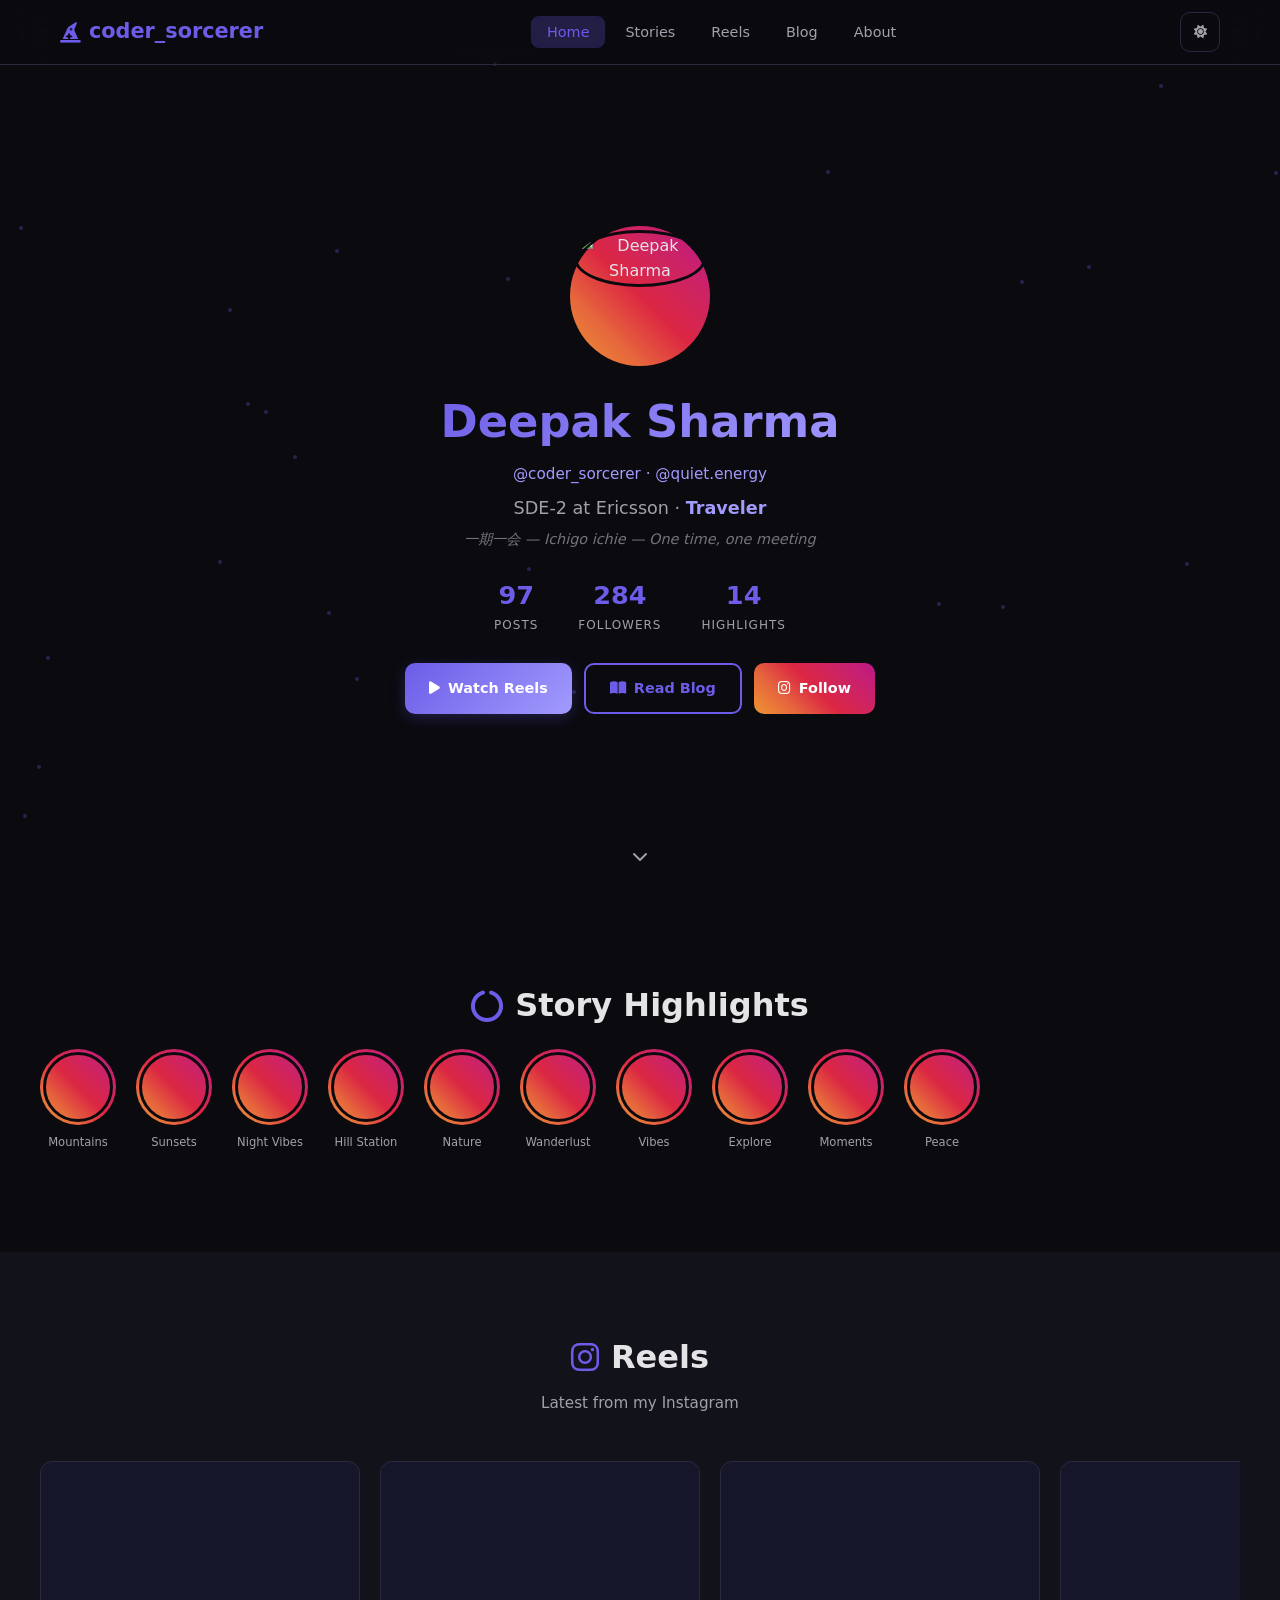
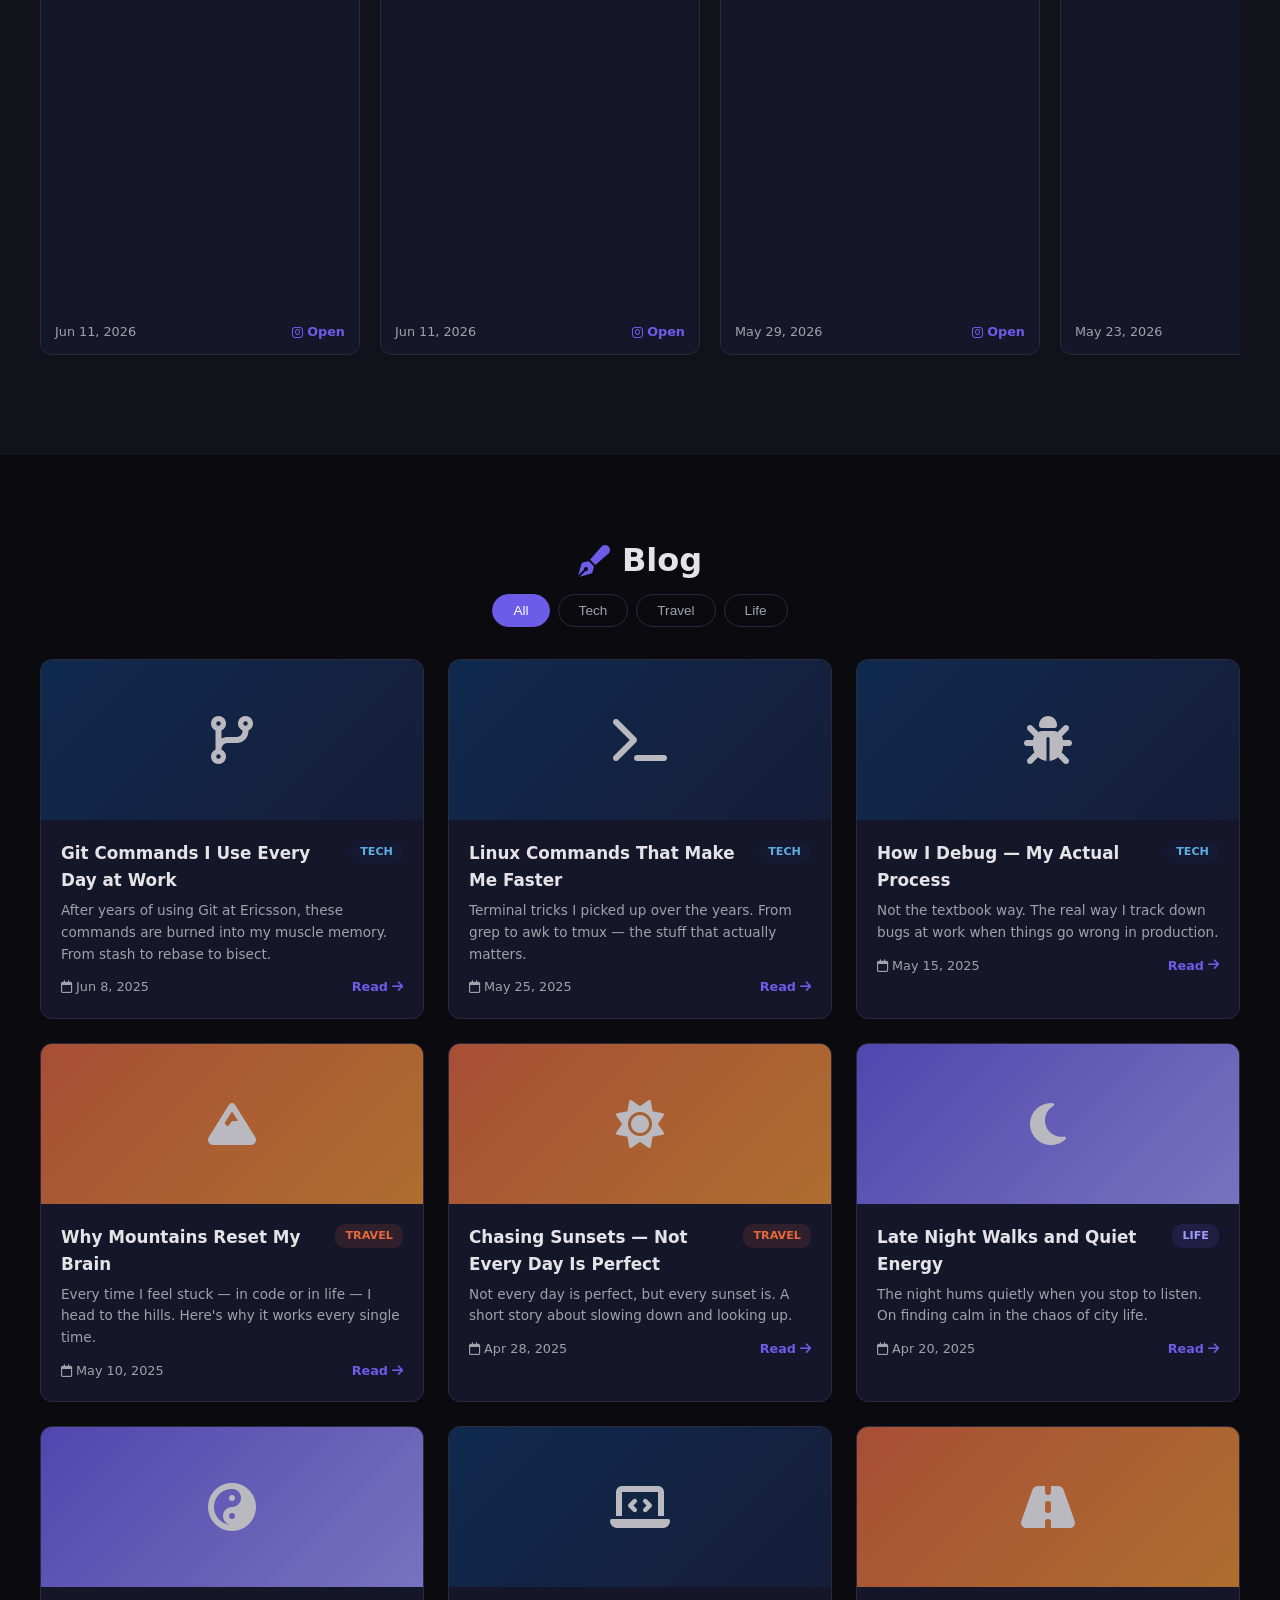
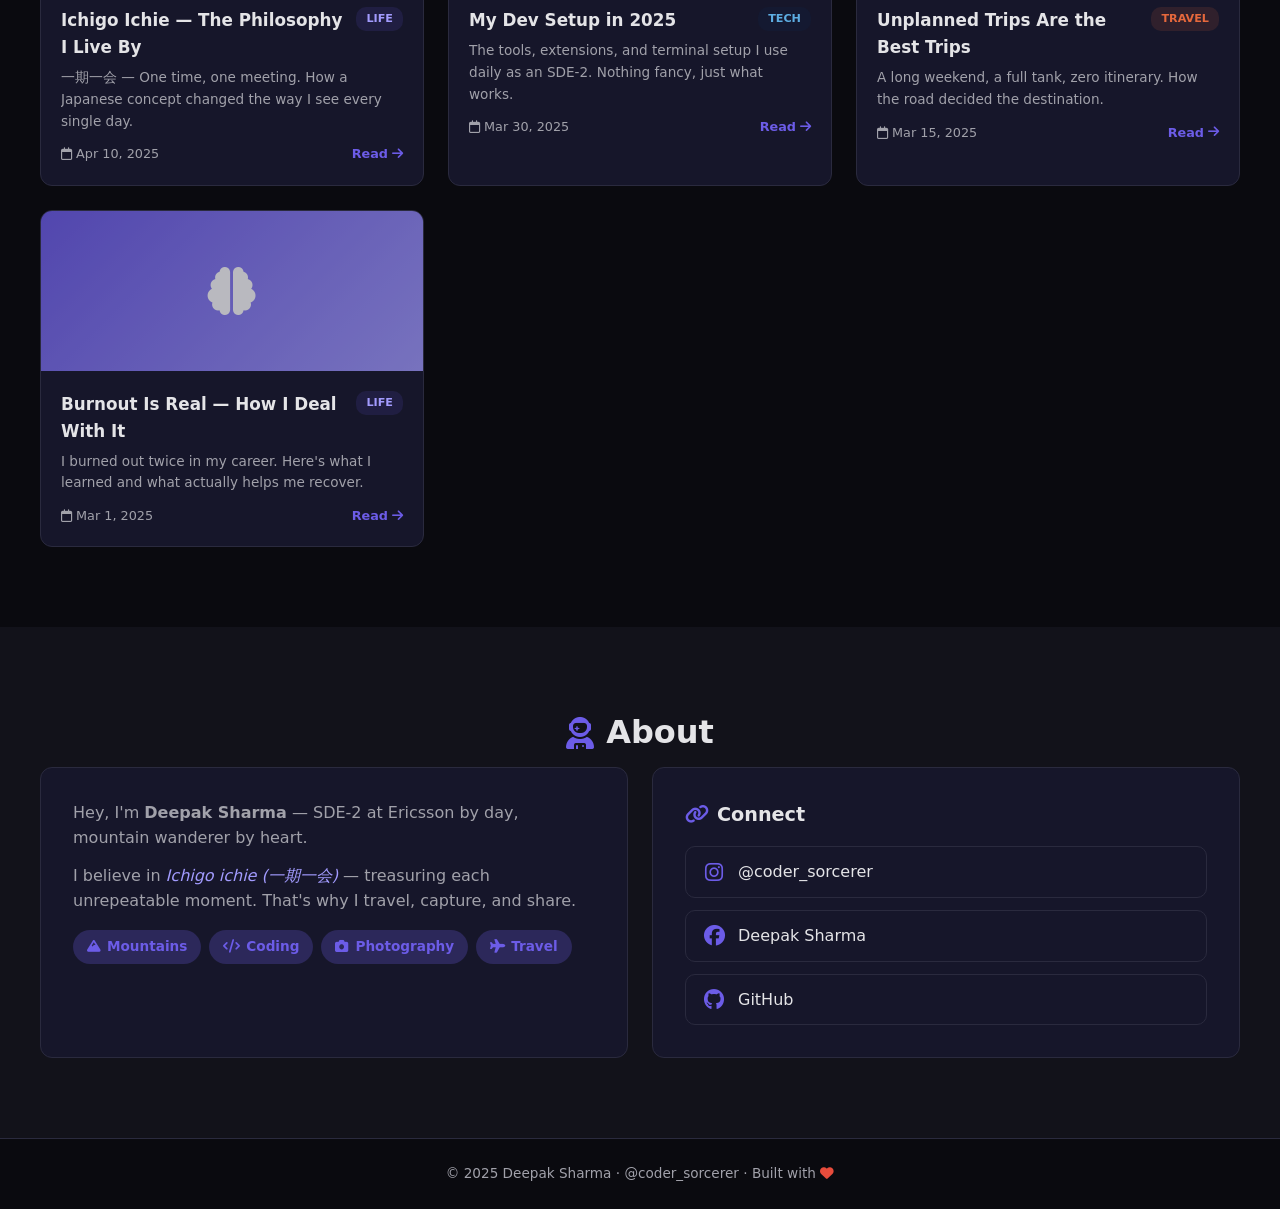
==== coder-sorcerer-site/index.html @ 23f70edc "added instagram in my blog" ====
<!DOCTYPE html>
<html lang="en" data-theme="dark">
<head>
  <meta charset="UTF-8">
  <meta name="viewport" content="width=device-width, initial-scale=1.0">
  <title>Deepak Sharma | @coder_sorcerer</title>
  <meta name="description" content="Deepak Sharma — SDE-2 at Ericsson, traveler, coder.">
  <link rel="stylesheet" href="css/style.css">
  <link rel="stylesheet" href="https://cdnjs.cloudflare.com/ajax/libs/font-awesome/6.5.0/css/all.min.css">
</head>
<body>

  <nav class="navbar" id="navbar">
    <div class="nav-container">
      <a href="#" class="logo"><i class="fas fa-hat-wizard"></i> coder_sorcerer</a>
      <ul class="nav-links" id="navLinks">
        <li><a href="#home">Home</a></li>
        <li><a href="#stories">Stories</a></li>
        <li><a href="#reels">Reels</a></li>
        <li><a href="#blog">Blog</a></li>
        <li><a href="#about">About</a></li>
      </ul>
      <div class="nav-actions">
        <button class="theme-toggle" id="themeToggle" title="Toggle theme"><i class="fas fa-moon"></i></button>
        <button class="hamburger" id="hamburger"><i class="fas fa-bars"></i></button>
      </div>
    </div>
  </nav>

  <!-- Hero -->
  <section class="hero" id="home">
    <div class="hero-particles" id="particles"></div>
    <div class="hero-content">
      <div class="hero-avatar">
        <img src="https://instagram.fblr2-3.fna.fbcdn.net/v/t51.82787-19/641109595_18108489250772765_4978128029857521643_n.jpg?stp=dst-jpg_s320x320_tt6&_nc_ht=instagram.fblr2-3.fna.fbcdn.net&_nc_cat=105&ccb=7-5&_nc_sid=8b3546" alt="Deepak Sharma" crossorigin="anonymous">
      </div>
      <h1 class="glitch">Deepak Sharma</h1>
      <p class="hero-handle">@coder_sorcerer · @quiet.energy</p>
      <p class="tagline">SDE-2 at Ericsson · <span class="typewriter" id="typewriter"></span></p>
      <p class="hero-bio">一期一会 — Ichigo ichie — One time, one meeting</p>
      <div class="hero-stats">
        <div class="stat"><span class="stat-num">97</span><span class="stat-label">Posts</span></div>
        <div class="stat"><span class="stat-num">284</span><span class="stat-label">Followers</span></div>
        <div class="stat"><span class="stat-num">14</span><span class="stat-label">Highlights</span></div>
      </div>
      <div class="hero-cta">
        <a href="#reels" class="btn btn-primary"><i class="fas fa-play"></i> Watch Reels</a>
        <a href="#blog" class="btn btn-outline"><i class="fas fa-book-open"></i> Read Blog</a>
        <a href="https://instagram.com/coder_sorcerer" target="_blank" class="btn btn-instagram"><i class="fab fa-instagram"></i> Follow</a>
      </div>
    </div>
    <div class="scroll-indicator"><i class="fas fa-chevron-down"></i></div>
  </section>

  <!-- Stories -->
  <section class="section" id="stories">
    <div class="container">
      <h2 class="section-title"><i class="fas fa-circle-notch"></i> Story Highlights</h2>
      <div class="stories-row" id="storiesRow"></div>
    </div>
  </section>

  <!-- Story Viewer Modal -->
  <div class="story-modal" id="storyModal">
    <div class="story-modal-content">
      <div class="story-progress" id="storyProgress"></div>
      <button class="story-close" id="storyClose"><i class="fas fa-times"></i></button>
      <div class="story-header" id="storyHeader"></div>
      <div class="story-media" id="storyMedia"></div>
      <div class="story-caption" id="storyCaption"></div>
      <button class="story-nav story-prev" id="storyPrev"><i class="fas fa-chevron-left"></i></button>
      <button class="story-nav story-next" id="storyNext"><i class="fas fa-chevron-right"></i></button>
    </div>
  </div>

  <!-- Reels -->
  <section class="section section-alt" id="reels">
    <div class="container">
      <h2 class="section-title"><i class="fab fa-instagram"></i> Reels</h2>
      <p class="section-sub">Latest from my Instagram</p>
      <div class="reels-scroll" id="reelsScroll"></div>
    </div>
  </section>

  <!-- Blog -->
  <section class="section" id="blog">
    <div class="container">
      <h2 class="section-title"><i class="fas fa-pen-fancy"></i> Blog</h2>
      <div class="filter-bar" id="blogFilters">
        <button class="filter-btn active" data-filter="all">All</button>
        <button class="filter-btn" data-filter="tech">Tech</button>
        <button class="filter-btn" data-filter="travel">Travel</button>
        <button class="filter-btn" data-filter="life">Life</button>
      </div>
      <div class="blog-grid" id="blogGrid"></div>
    </div>
  </section>

  <!-- Blog Modal -->
  <div class="modal" id="blogModal">
    <div class="modal-content">
      <button class="modal-close" id="closeBlogModal"><i class="fas fa-times"></i></button>
      <div id="blogModalBody"></div>
    </div>
  </div>

  <!-- About -->
  <section class="section section-alt" id="about">
    <div class="container">
      <h2 class="section-title"><i class="fas fa-user-astronaut"></i> About</h2>
      <div class="about-grid">
        <div class="about-card">
          <div class="about-text">
            <p>Hey, I'm <strong>Deepak Sharma</strong> — SDE-2 at Ericsson by day, mountain wanderer by heart.</p>
            <p>I believe in <em>Ichigo ichie (一期一会)</em> — treasuring each unrepeatable moment. That's why I travel, capture, and share.</p>
            <div class="skills">
              <span class="skill-tag"><i class="fas fa-mountain"></i> Mountains</span>
              <span class="skill-tag"><i class="fas fa-code"></i> Coding</span>
              <span class="skill-tag"><i class="fas fa-camera"></i> Photography</span>
              <span class="skill-tag"><i class="fas fa-plane"></i> Travel</span>
            </div>
          </div>
        </div>
        <div class="about-card">
          <h3><i class="fas fa-link"></i> Connect</h3>
          <div class="connect-links">
            <a href="https://instagram.com/coder_sorcerer" target="_blank" class="connect-link"><i class="fab fa-instagram"></i> @coder_sorcerer</a>
            <a href="https://www.facebook.com/profile.php?id=100094766882458" target="_blank" class="connect-link"><i class="fab fa-facebook"></i> Deepak Sharma</a>
            <a href="https://github.com/coder-sorcerer" target="_blank" class="connect-link"><i class="fab fa-github"></i> GitHub</a>
          </div>
        </div>
      </div>
    </div>
  </section>

  <footer class="footer">
    <p>&copy; 2025 Deepak Sharma · @coder_sorcerer · Built with <i class="fas fa-heart"></i></p>
  </footer>

  <button class="back-to-top" id="backToTop"><i class="fas fa-arrow-up"></i></button>

  <script src="js/app.js"></script>
</body>
</html>
---- coder-sorcerer-site/css/style.css ----
*,*::before,*::after{margin:0;padding:0;box-sizing:border-box}
:root{--font:'Segoe UI',system-ui,-apple-system,sans-serif;--radius:12px;--transition:0.3s ease}
[data-theme="dark"]{
  --bg:#0a0a0f;--bg2:#12121a;--bg3:#1a1a2e;--card:#16162a;
  --text:#e4e4e7;--text2:#a1a1aa;--primary:#6c5ce7;--primary-glow:#6c5ce740;
  --accent:#a29bfe;--border:#2a2a3e;--shadow:0 8px 32px #0005;
  --gradient:linear-gradient(135deg,#6c5ce7,#a29bfe);
  --ig:linear-gradient(45deg,#f09433,#e6683c,#dc2743,#cc2366,#bc1888);
}
[data-theme="light"]{
  --bg:#f5f5f7;--bg2:#fff;--bg3:#eee;--card:#fff;
  --text:#1a1a2e;--text2:#555;--primary:#5b4cdb;--primary-glow:#5b4cdb30;
  --accent:#6c5ce7;--border:#ddd;--shadow:0 8px 32px #0001;
  --gradient:linear-gradient(135deg,#5b4cdb,#a29bfe);
  --ig:linear-gradient(45deg,#f09433,#e6683c,#dc2743,#cc2366,#bc1888);
}
html{scroll-behavior:smooth;scroll-padding-top:80px}
body{font-family:var(--font);background:var(--bg);color:var(--text);line-height:1.6;transition:background var(--transition),color var(--transition)}
::-webkit-scrollbar{width:6px;height:6px}
::-webkit-scrollbar-track{background:var(--bg2)}
::-webkit-scrollbar-thumb{background:var(--primary);border-radius:4px}

/* Navbar */
.navbar{position:fixed;top:0;left:0;right:0;z-index:1000;background:var(--bg2)ee;backdrop-filter:blur(20px);border-bottom:1px solid var(--border)}
.navbar.scrolled{box-shadow:var(--shadow)}
.nav-container{max-width:1200px;margin:0 auto;padding:0 20px;display:flex;align-items:center;justify-content:space-between;height:64px}
.logo{font-size:1.3rem;font-weight:700;color:var(--primary);text-decoration:none;display:flex;align-items:center;gap:8px}
.nav-links{display:flex;list-style:none;gap:4px}
.nav-links a{color:var(--text2);text-decoration:none;padding:8px 16px;border-radius:8px;transition:all var(--transition);font-size:.9rem}
.nav-links a:hover,.nav-links a.active{color:var(--primary);background:var(--primary-glow)}
.nav-actions{display:flex;gap:8px}
.nav-actions button{background:none;border:1px solid var(--border);color:var(--text2);width:40px;height:40px;border-radius:10px;cursor:pointer;transition:all var(--transition);display:flex;align-items:center;justify-content:center}
.nav-actions button:hover{color:var(--primary);border-color:var(--primary)}
.hamburger{display:none!important}

/* Hero */
.hero{min-height:100vh;display:flex;align-items:center;justify-content:center;text-align:center;position:relative;overflow:hidden;padding:100px 20px 60px}
.hero-particles{position:absolute;inset:0;overflow:hidden}
.hero-particles .particle{position:absolute;width:4px;height:4px;background:var(--primary);border-radius:50%;opacity:.3;animation:float 6s infinite}
@keyframes float{0%,100%{transform:translateY(0);opacity:.3}50%{transform:translateY(-100px);opacity:.6}}
.hero-content{position:relative;z-index:1}
.hero-avatar{width:140px;height:140px;margin:0 auto 20px;border-radius:50%;padding:4px;background:var(--ig);animation:pulse 3s infinite}
@keyframes pulse{0%,100%{box-shadow:0 0 20px var(--primary-glow)}50%{box-shadow:0 0 40px var(--primary-glow)}}
.hero-avatar img{width:100%;height:100%;object-fit:cover;border-radius:50%;border:3px solid var(--bg)}
.glitch{font-size:2.8rem;font-weight:800;background:var(--gradient);-webkit-background-clip:text;-webkit-text-fill-color:transparent;background-clip:text;margin-bottom:4px}
.hero-handle{color:var(--accent);font-size:.95rem;margin-bottom:8px}
.tagline{font-size:1.1rem;color:var(--text2);margin-bottom:6px}
.typewriter{color:var(--accent);font-weight:600}
.hero-bio{font-size:.9rem;color:var(--text2);font-style:italic;margin-bottom:24px;opacity:.7}
.hero-stats{display:flex;justify-content:center;gap:40px;margin-bottom:28px}
.stat{display:flex;flex-direction:column;align-items:center}
.stat-num{font-size:1.6rem;font-weight:700;color:var(--primary)}
.stat-label{font-size:.75rem;color:var(--text2);text-transform:uppercase;letter-spacing:1px}
.hero-cta{display:flex;gap:12px;justify-content:center;flex-wrap:wrap}
.scroll-indicator{position:absolute;bottom:30px;left:50%;transform:translateX(-50%);animation:bounce 2s infinite;color:var(--text2)}
@keyframes bounce{0%,100%{transform:translateX(-50%) translateY(0)}50%{transform:translateX(-50%) translateY(10px)}}

/* Buttons */
.btn{padding:12px 24px;border-radius:10px;text-decoration:none;font-weight:600;font-size:.9rem;cursor:pointer;transition:all var(--transition);display:inline-flex;align-items:center;gap:8px;border:none}
.btn-primary{background:var(--gradient);color:#fff;box-shadow:0 4px 15px var(--primary-glow)}
.btn-primary:hover{transform:translateY(-2px);box-shadow:0 8px 25px var(--primary-glow)}
.btn-outline{border:2px solid var(--primary);color:var(--primary);background:transparent}
.btn-outline:hover{background:var(--primary);color:#fff}
.btn-instagram{background:var(--ig);color:#fff}
.btn-instagram:hover{transform:translateY(-2px);opacity:.9}

/* Sections */
.section{padding:80px 20px}
.section-alt{background:var(--bg2)}
.container{max-width:1200px;margin:0 auto}
.section-title{font-size:2rem;font-weight:700;text-align:center;margin-bottom:8px;display:flex;align-items:center;justify-content:center;gap:12px}
.section-title i{color:var(--primary)}
.section-sub{text-align:center;color:var(--text2);margin-bottom:36px;font-size:.95rem}

/* Stories */
.stories-row{display:flex;gap:20px;overflow-x:auto;padding:10px 0 20px;scrollbar-width:none}
.stories-row::-webkit-scrollbar{display:none}
.story-item{display:flex;flex-direction:column;align-items:center;gap:8px;cursor:pointer;flex-shrink:0}
.story-ring{width:76px;height:76px;border-radius:50%;padding:3px;background:var(--ig);transition:transform var(--transition)}
.story-item:hover .story-ring{transform:scale(1.1)}
.story-img{width:100%;height:100%;border-radius:50%;background-size:cover;background-position:center;border:3px solid var(--bg)}
.story-item span{font-size:.72rem;color:var(--text2);max-width:76px;text-align:center;overflow:hidden;text-overflow:ellipsis;white-space:nowrap}

/* Story Modal */
.story-modal{position:fixed;inset:0;z-index:2000;display:none;align-items:center;justify-content:center;background:#000e}
.story-modal.active{display:flex}
.story-modal-content{position:relative;width:380px;max-width:95vw;height:680px;max-height:90vh;border-radius:16px;overflow:hidden;background:#111}
.story-progress{position:absolute;top:8px;left:8px;right:8px;display:flex;gap:4px;z-index:10}
.story-progress-bar{flex:1;height:3px;background:#fff3;border-radius:2px;overflow:hidden}
.story-progress-bar .fill{height:100%;background:#fff;width:0}
.story-progress-bar.done .fill{width:100%!important}
.story-progress-bar.active .fill{width:100%;transition:width 5s linear}
.story-close{position:absolute;top:14px;right:14px;z-index:10;background:none;border:none;color:#fff;font-size:1.2rem;cursor:pointer}
.story-header{position:absolute;top:20px;left:14px;z-index:10;display:flex;align-items:center;gap:8px;color:#fff;font-size:.8rem;font-weight:600}
.story-header img{width:28px;height:28px;border-radius:50%;border:2px solid #fff}
.story-media{width:100%;height:100%;display:flex;align-items:center;justify-content:center;background:#000}
.story-media img{width:100%;height:100%;object-fit:cover}
.story-caption{position:absolute;bottom:0;left:0;right:0;padding:40px 16px 16px;background:linear-gradient(transparent,#000c);color:#fffd;font-size:.82rem;z-index:5}
.story-nav{position:absolute;top:50%;transform:translateY(-50%);z-index:10;background:#fff2;border:none;color:#fff;width:32px;height:32px;border-radius:50%;cursor:pointer;display:flex;align-items:center;justify-content:center}
.story-nav:hover{background:#fff4}
.story-prev{left:6px}
.story-next{right:6px}

/* Reels Horizontal Scroll */
.reels-scroll{display:flex;gap:20px;overflow-x:auto;padding:10px 0 20px;scroll-snap-type:x mandatory}
.reels-scroll::-webkit-scrollbar{height:6px}
.reel-embed-card{flex-shrink:0;width:320px;scroll-snap-align:start;background:var(--card);border-radius:var(--radius);overflow:hidden;border:1px solid var(--border);transition:all var(--transition)}
.reel-embed-card:hover{border-color:var(--primary);box-shadow:var(--shadow)}
.reel-embed-card iframe{width:100%;height:440px;border:none}
.reel-embed-card .reel-card-footer{padding:12px 14px;display:flex;justify-content:space-between;align-items:center}
.reel-card-footer span{font-size:.8rem;color:var(--text2)}
.reel-card-footer a{font-size:.8rem;color:var(--primary);text-decoration:none;font-weight:600;display:flex;align-items:center;gap:4px}
.reel-card-footer a:hover{text-decoration:underline}

/* Filter */
.filter-bar{display:flex;justify-content:center;gap:8px;margin-bottom:32px;flex-wrap:wrap}
.filter-btn{padding:8px 20px;border:1px solid var(--border);background:transparent;color:var(--text2);border-radius:20px;cursor:pointer;transition:all var(--transition);font-size:.85rem}
.filter-btn.active,.filter-btn:hover{background:var(--primary);color:#fff;border-color:var(--primary)}

/* Blog Grid */
.blog-grid{display:grid;grid-template-columns:repeat(auto-fill,minmax(340px,1fr));gap:24px}
.blog-card{background:var(--card);border-radius:var(--radius);overflow:hidden;border:1px solid var(--border);cursor:pointer;transition:all var(--transition);animation:fadeUp .5s ease both}
.blog-card:hover{transform:translateY(-4px);box-shadow:var(--shadow);border-color:var(--primary)}
@keyframes fadeUp{from{opacity:0;transform:translateY(20px)}to{opacity:1;transform:translateY(0)}}
.blog-icon-cover{height:160px;display:flex;align-items:center;justify-content:center;font-size:3rem;color:#fff;opacity:.7}
.blog-icon-cover.tech{background:linear-gradient(135deg,#0f3460,#16213e)}
.blog-icon-cover.travel{background:linear-gradient(135deg,#e6683c,#f09433)}
.blog-icon-cover.life{background:linear-gradient(135deg,#6c5ce7,#a29bfe)}
.blog-body{padding:20px}
.blog-body h3{font-size:1.05rem;margin-bottom:8px}
.blog-body p{font-size:.85rem;color:var(--text2);display:-webkit-box;-webkit-line-clamp:3;-webkit-box-orient:vertical;overflow:hidden}
.blog-meta{display:flex;justify-content:space-between;align-items:center;margin-top:12px;font-size:.8rem;color:var(--text2)}
.blog-cat{font-size:.7rem;padding:3px 10px;border-radius:10px;font-weight:600;text-transform:uppercase}
.blog-cat.tech{background:#0f346020;color:#5dade2}
.blog-cat.travel{background:#e6683c20;color:#e6683c}
.blog-cat.life{background:#6c5ce720;color:#a29bfe}
.read-more{color:var(--primary);font-weight:600;display:flex;align-items:center;gap:4px}

/* Blog Modal */
.modal{position:fixed;inset:0;z-index:2000;display:none;align-items:center;justify-content:center;padding:20px;background:#000a;backdrop-filter:blur(10px)}
.modal.active{display:flex}
.modal-content{background:var(--card);border-radius:var(--radius);max-width:800px;width:100%;max-height:85vh;overflow-y:auto;padding:40px;position:relative;border:1px solid var(--border);animation:fadeUp .3s ease}
.modal-close{position:absolute;top:16px;right:16px;background:none;border:none;color:var(--text2);font-size:1.2rem;cursor:pointer;width:36px;height:36px;border-radius:50%;display:flex;align-items:center;justify-content:center}
.modal-close:hover{background:var(--bg3)}
.modal-content h1{font-size:1.7rem;margin-bottom:8px}
.blog-modal-meta{color:var(--text2);font-size:.85rem;margin-bottom:20px;display:flex;gap:16px;flex-wrap:wrap}
.blog-modal-body{line-height:1.9;color:var(--text)}
.blog-modal-body p{margin-bottom:14px}
.blog-modal-body code{background:var(--bg3);padding:2px 8px;border-radius:4px;font-size:.85rem;font-family:'Courier New',monospace}
.blog-modal-body pre{background:var(--bg3);padding:16px;border-radius:8px;overflow-x:auto;margin:16px 0;font-size:.85rem;font-family:'Courier New',monospace;line-height:1.6}
.blog-modal-body h2{font-size:1.2rem;margin:20px 0 10px;color:var(--accent)}
.blog-modal-body ul{margin:8px 0 16px 20px;color:var(--text2)}
.blog-modal-body ul li{margin-bottom:6px}

/* About */
.about-grid{display:grid;grid-template-columns:repeat(auto-fit,minmax(300px,1fr));gap:24px}
.about-card{background:var(--card);border:1px solid var(--border);border-radius:var(--radius);padding:32px}
.about-card h3{font-size:1.2rem;margin-bottom:16px;display:flex;align-items:center;gap:8px}
.about-card h3 i{color:var(--primary)}
.about-text p{margin-bottom:12px;color:var(--text2)}
.about-text em{color:var(--accent)}
.skills{display:flex;flex-wrap:wrap;gap:8px;margin-top:16px}
.skill-tag{padding:6px 14px;background:var(--primary-glow);color:var(--primary);border-radius:20px;font-size:.85rem;font-weight:600;display:flex;align-items:center;gap:6px}
.connect-links{display:flex;flex-direction:column;gap:12px}
.connect-link{display:flex;align-items:center;gap:12px;color:var(--text);text-decoration:none;padding:12px 16px;border:1px solid var(--border);border-radius:10px;transition:all var(--transition)}
.connect-link:hover{border-color:var(--primary);background:var(--primary-glow)}
.connect-link i{font-size:1.3rem;color:var(--primary);width:24px;text-align:center}

.footer{text-align:center;padding:24px;color:var(--text2);font-size:.85rem;border-top:1px solid var(--border)}
.footer i.fa-heart{color:#e74c3c}
.back-to-top{position:fixed;bottom:24px;right:24px;width:44px;height:44px;border-radius:50%;background:var(--primary);color:#fff;border:none;cursor:pointer;display:none;align-items:center;justify-content:center;box-shadow:0 4px 15px var(--primary-glow);transition:all var(--transition);z-index:100}
.back-to-top.visible{display:flex}
.back-to-top:hover{transform:translateY(-3px)}

@media(max-width:768px){
  .hamburger{display:flex!important}
  .nav-links{position:fixed;top:64px;left:0;right:0;background:var(--bg2);flex-direction:column;padding:16px;border-bottom:1px solid var(--border);display:none;gap:4px}
  .nav-links.open{display:flex}
  .glitch{font-size:2rem}
  .hero-stats{gap:24px}
  .blog-grid{grid-template-columns:1fr}
  .modal-content{padding:24px}
  .reel-embed-card{width:280px}
}
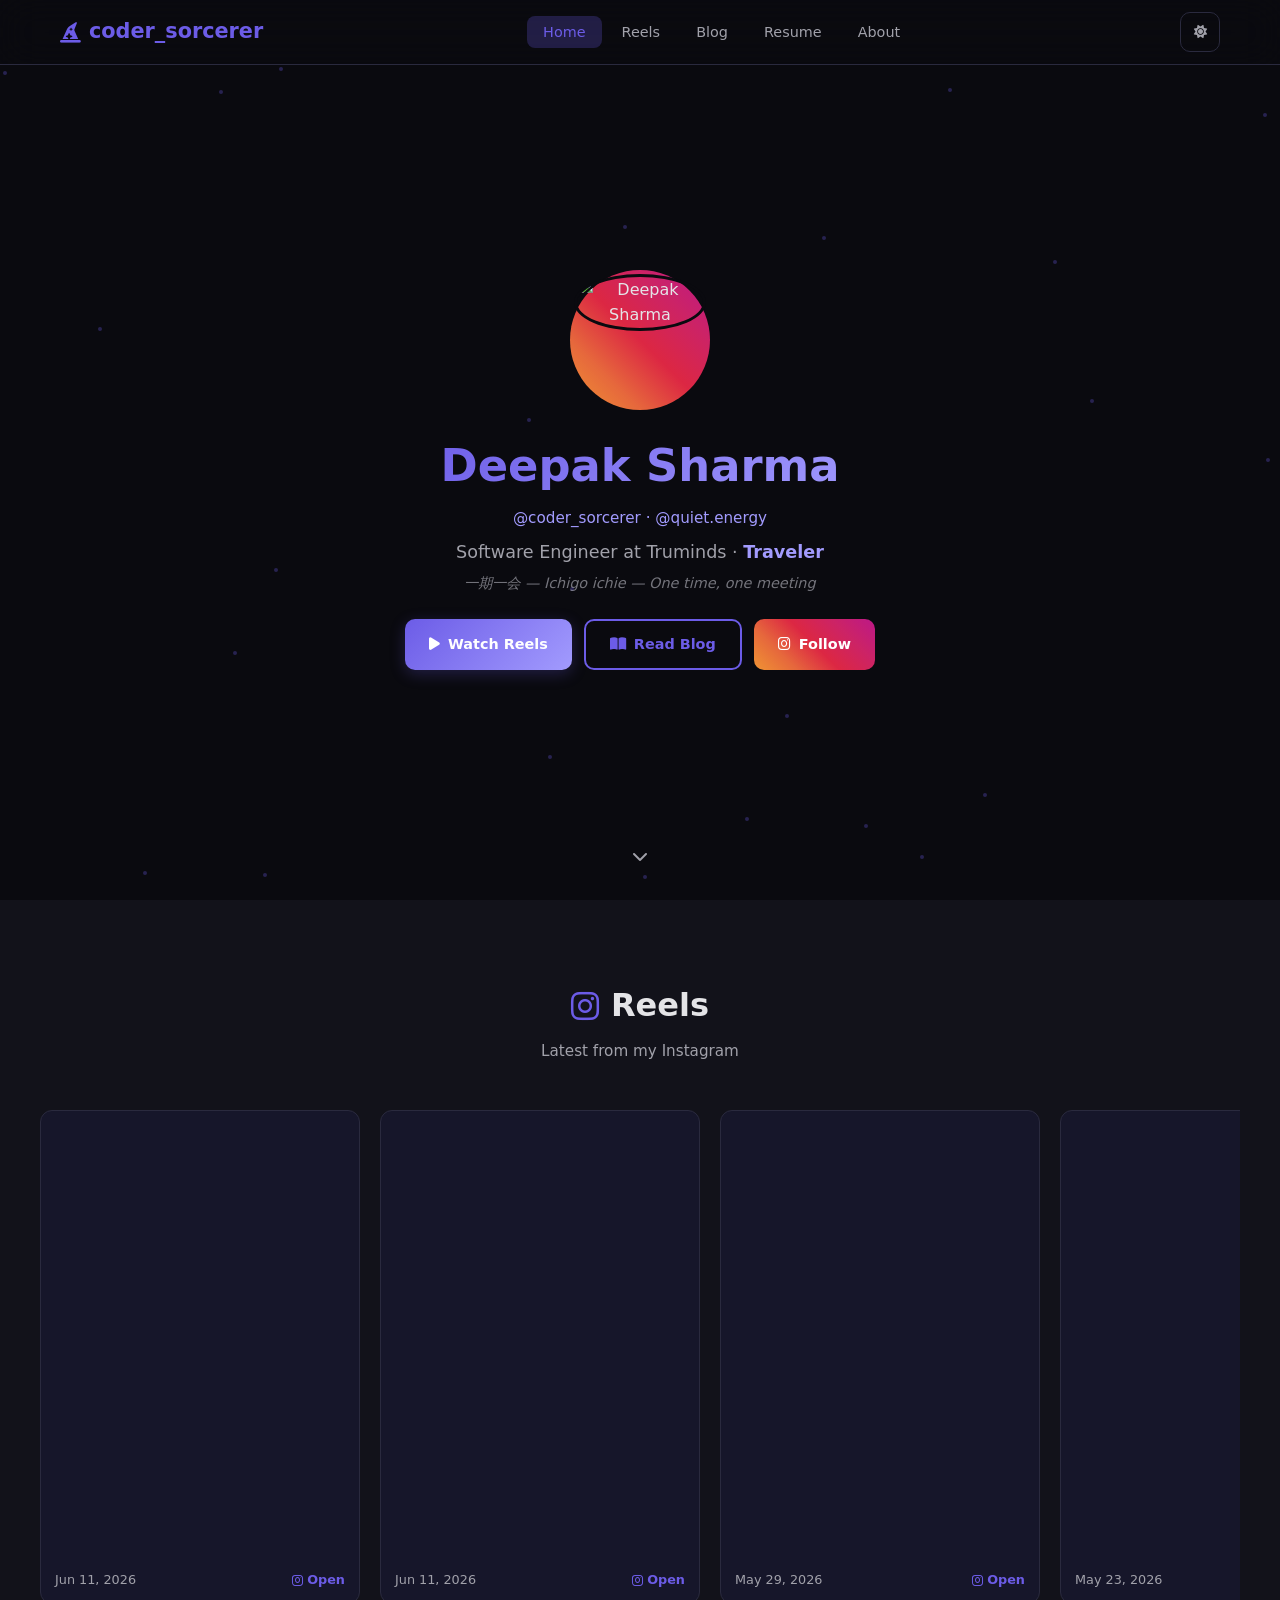
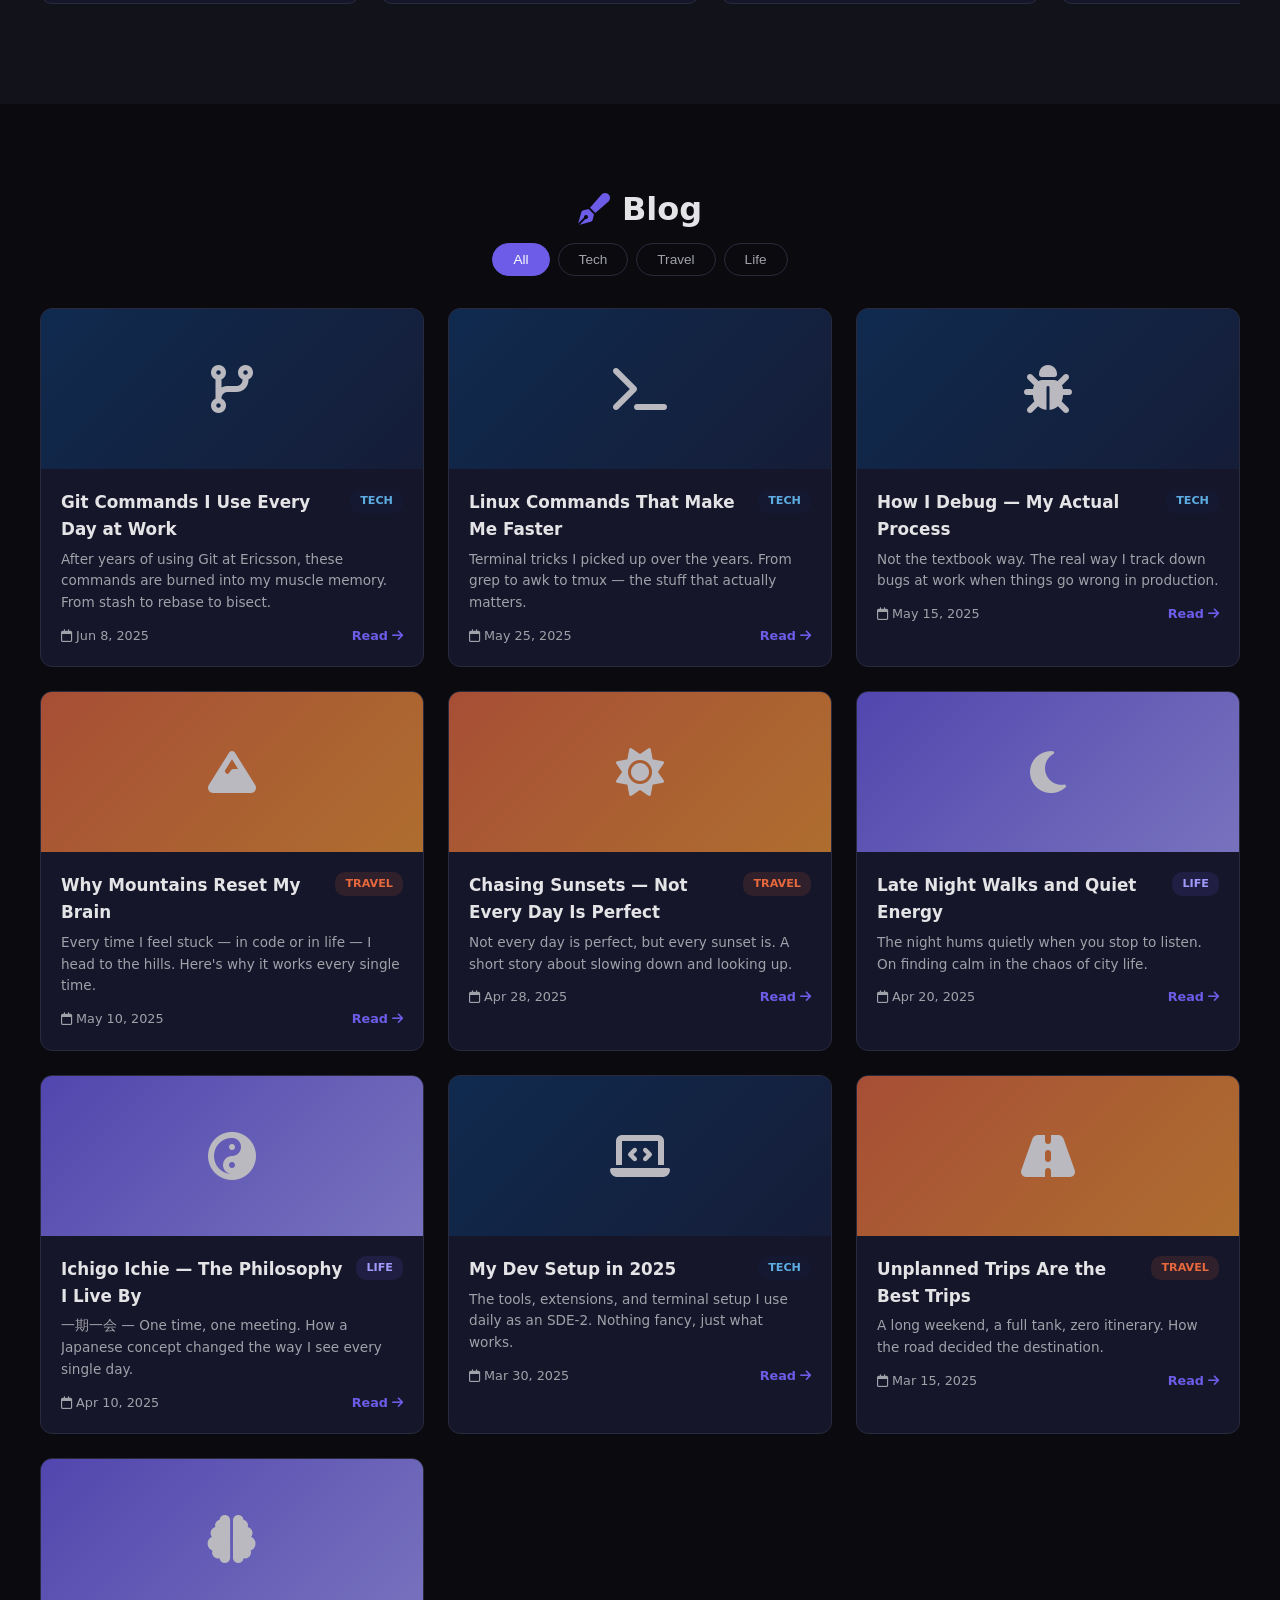
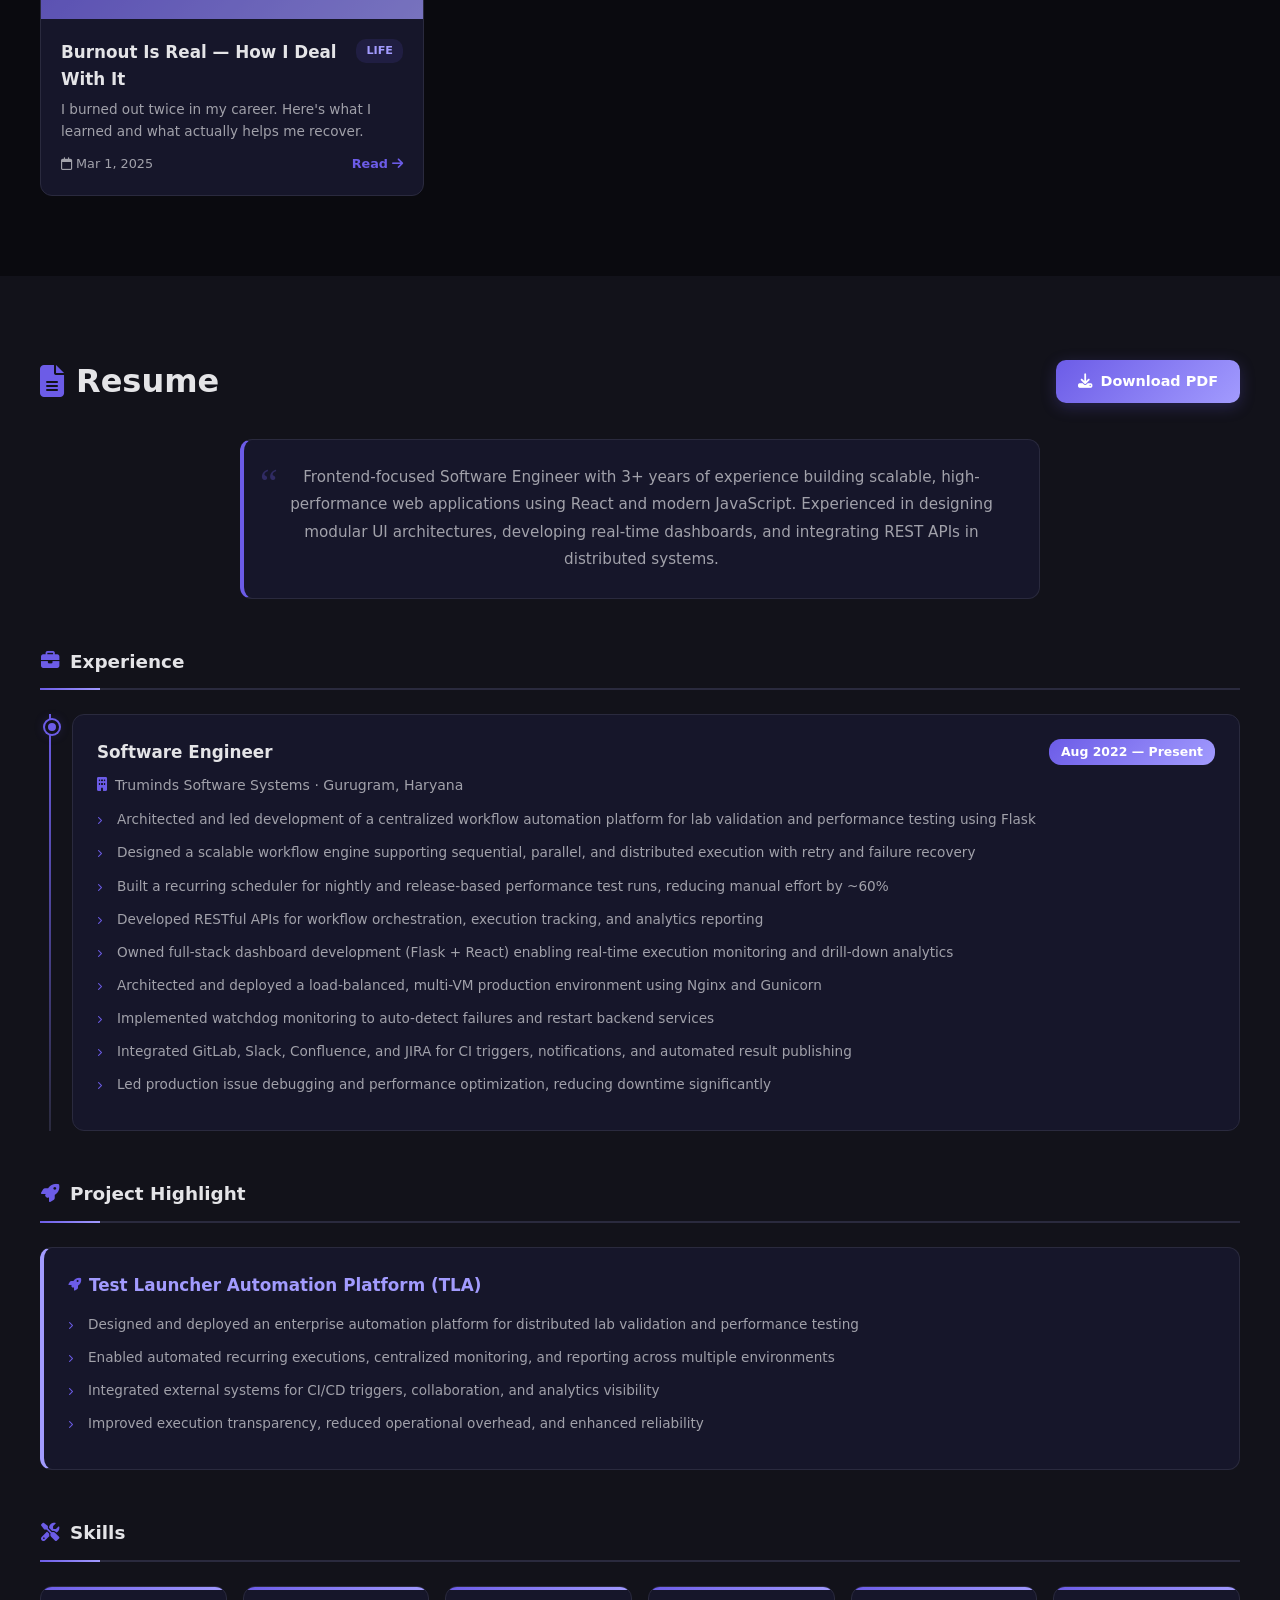
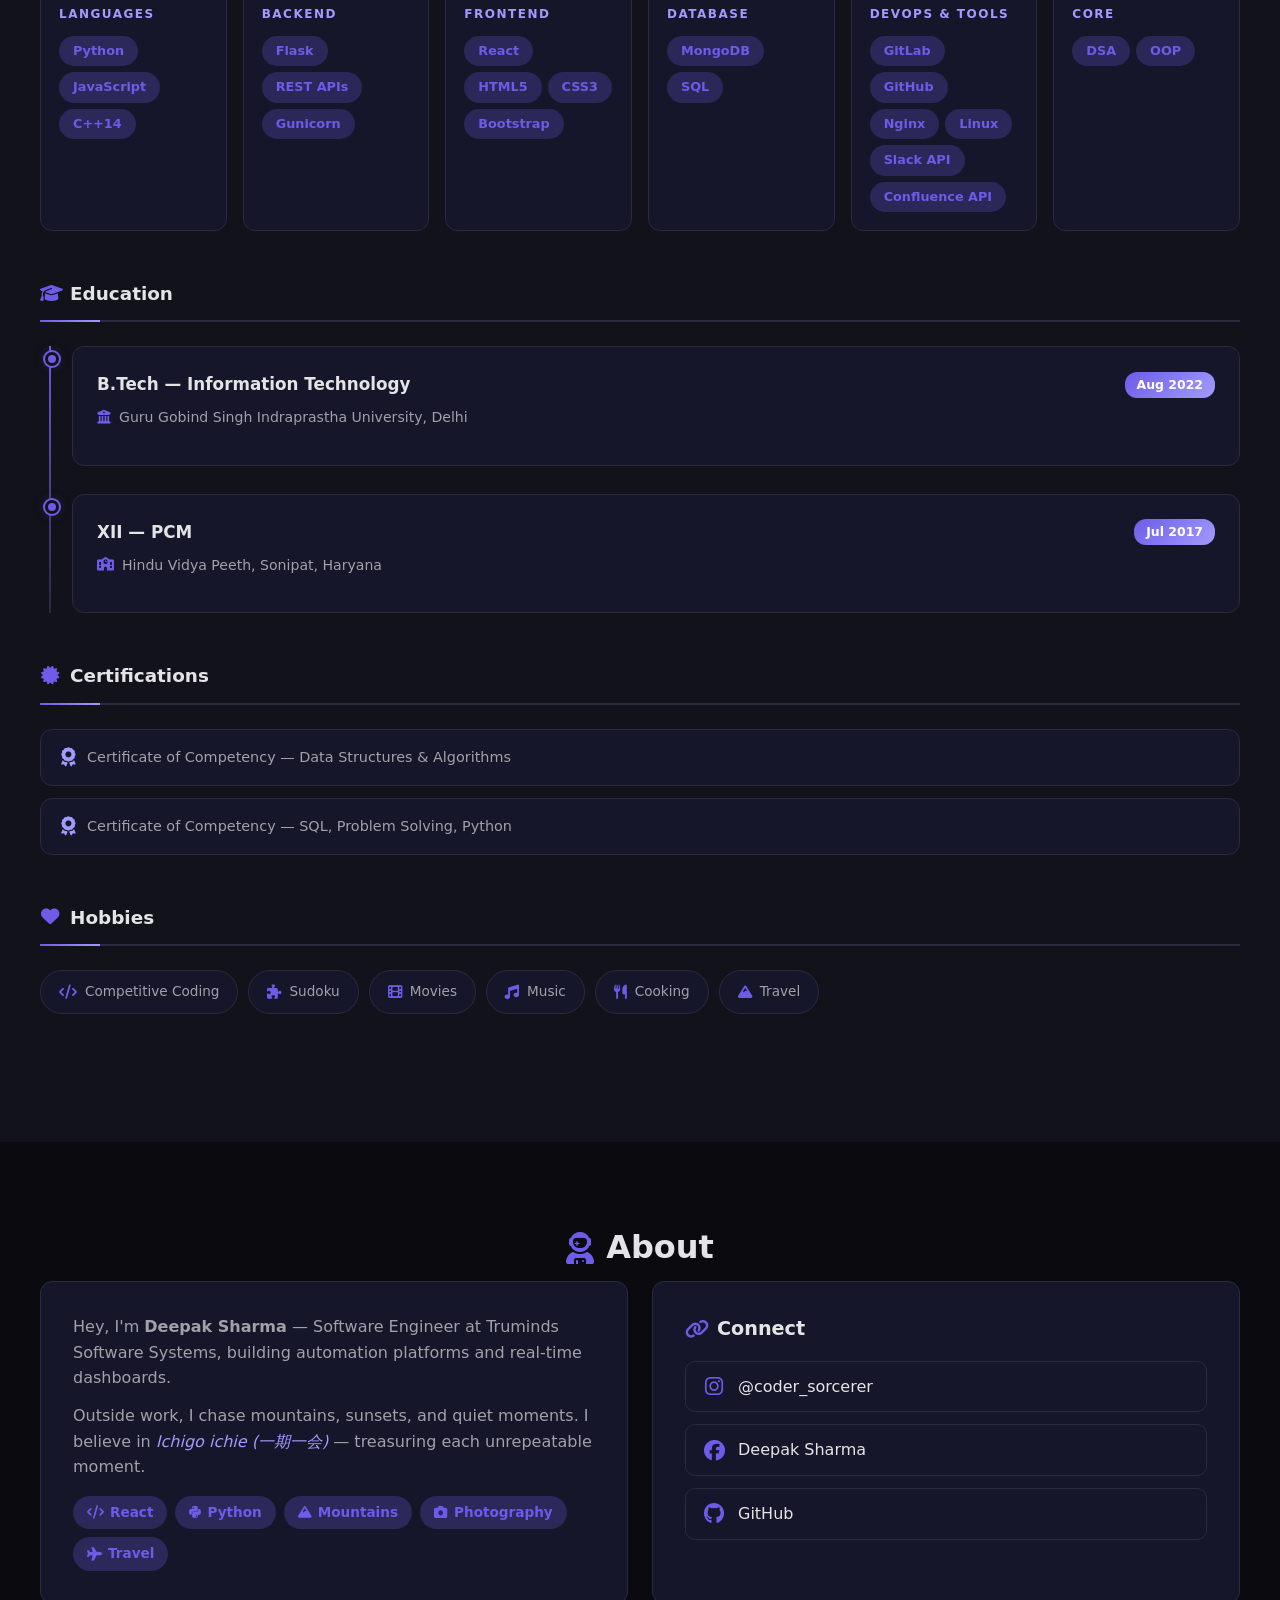
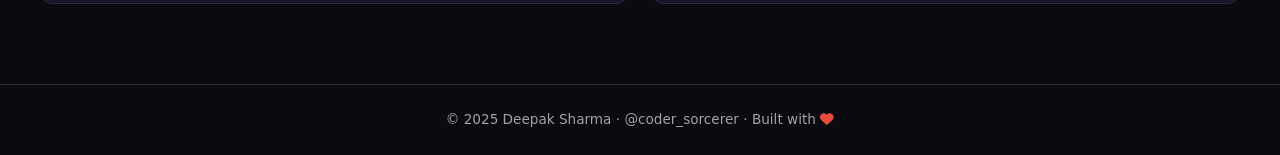
==== commit 2130b7ea: "changes re;ated to resume" ====
--- a/coder-sorcerer-site/index.html
+++ b/coder-sorcerer-site/index.html
@@ -15,9 +15,9 @@
       <a href="#" class="logo"><i class="fas fa-hat-wizard"></i> coder_sorcerer</a>
       <ul class="nav-links" id="navLinks">
         <li><a href="#home">Home</a></li>
-        <li><a href="#stories">Stories</a></li>
         <li><a href="#reels">Reels</a></li>
         <li><a href="#blog">Blog</a></li>
+        <li><a href="#resume">Resume</a></li>
         <li><a href="#about">About</a></li>
       </ul>
       <div class="nav-actions">
@@ -32,17 +32,13 @@
     <div class="hero-particles" id="particles"></div>
     <div class="hero-content">
       <div class="hero-avatar">
-        <img src="https://instagram.fblr2-3.fna.fbcdn.net/v/t51.82787-19/641109595_18108489250772765_4978128029857521643_n.jpg?stp=dst-jpg_s320x320_tt6&_nc_ht=instagram.fblr2-3.fna.fbcdn.net&_nc_cat=105&ccb=7-5&_nc_sid=8b3546" alt="Deepak Sharma" crossorigin="anonymous">
+        <img src="https://ui-avatars.com/api/?name=Deepak+Sharma&size=280&background=6c5ce7&color=fff&bold=true&font-size=0.35" alt="Deepak Sharma" id="heroAvatar">
       </div>
       <h1 class="glitch">Deepak Sharma</h1>
       <p class="hero-handle">@coder_sorcerer · @quiet.energy</p>
-      <p class="tagline">SDE-2 at Ericsson · <span class="typewriter" id="typewriter"></span></p>
+      <p class="tagline">Software Engineer at Truminds · <span class="typewriter" id="typewriter"></span></p>
       <p class="hero-bio">一期一会 — Ichigo ichie — One time, one meeting</p>
-      <div class="hero-stats">
-        <div class="stat"><span class="stat-num">97</span><span class="stat-label">Posts</span></div>
-        <div class="stat"><span class="stat-num">284</span><span class="stat-label">Followers</span></div>
-        <div class="stat"><span class="stat-num">14</span><span class="stat-label">Highlights</span></div>
-      </div>
+
       <div class="hero-cta">
         <a href="#reels" class="btn btn-primary"><i class="fas fa-play"></i> Watch Reels</a>
         <a href="#blog" class="btn btn-outline"><i class="fas fa-book-open"></i> Read Blog</a>
@@ -51,27 +47,6 @@
     </div>
     <div class="scroll-indicator"><i class="fas fa-chevron-down"></i></div>
   </section>
-
-  <!-- Stories -->
-  <section class="section" id="stories">
-    <div class="container">
-      <h2 class="section-title"><i class="fas fa-circle-notch"></i> Story Highlights</h2>
-      <div class="stories-row" id="storiesRow"></div>
-    </div>
-  </section>
-
-  <!-- Story Viewer Modal -->
-  <div class="story-modal" id="storyModal">
-    <div class="story-modal-content">
-      <div class="story-progress" id="storyProgress"></div>
-      <button class="story-close" id="storyClose"><i class="fas fa-times"></i></button>
-      <div class="story-header" id="storyHeader"></div>
-      <div class="story-media" id="storyMedia"></div>
-      <div class="story-caption" id="storyCaption"></div>
-      <button class="story-nav story-prev" id="storyPrev"><i class="fas fa-chevron-left"></i></button>
-      <button class="story-nav story-next" id="storyNext"><i class="fas fa-chevron-right"></i></button>
-    </div>
-  </div>
 
   <!-- Reels -->
   <section class="section section-alt" id="reels">
@@ -104,18 +79,168 @@
     </div>
   </div>
 
+  <!-- Resume -->
+  <section class="section section-alt" id="resume">
+    <div class="container">
+      <div class="resume-top">
+        <h2 class="section-title"><i class="fas fa-file-alt"></i> Resume</h2>
+        <a href="https://drive.google.com/uc?export=download&id=1PKiw8WfX4Ym3PN2cYlYJnhGnMMQe52_4" class="btn-download" target="_blank"><i class="fas fa-download"></i> Download PDF</a>
+      </div>
+
+      <!-- Summary -->
+      <div class="resume-summary">
+        <p>Frontend-focused Software Engineer with 3+ years of experience building scalable, high-performance web applications using React and modern JavaScript. Experienced in designing modular UI architectures, developing real-time dashboards, and integrating REST APIs in distributed systems.</p>
+      </div>
+
+      <!-- Experience -->
+      <div class="resume-block">
+        <h3 class="resume-heading"><i class="fas fa-briefcase"></i> Experience</h3>
+        <div class="timeline">
+          <div class="timeline-item">
+            <div class="timeline-dot"></div>
+            <div class="timeline-content">
+              <div class="timeline-header">
+                <h4>Software Engineer</h4>
+                <span class="timeline-date">Aug 2022 — Present</span>
+              </div>
+              <p class="timeline-company"><i class="fas fa-building"></i> Truminds Software Systems · Gurugram, Haryana</p>
+              <ul class="timeline-list">
+                <li>Architected and led development of a centralized workflow automation platform for lab validation and performance testing using Flask</li>
+                <li>Designed a scalable workflow engine supporting sequential, parallel, and distributed execution with retry and failure recovery</li>
+                <li>Built a recurring scheduler for nightly and release-based performance test runs, reducing manual effort by ~60%</li>
+                <li>Developed RESTful APIs for workflow orchestration, execution tracking, and analytics reporting</li>
+                <li>Owned full-stack dashboard development (Flask + React) enabling real-time execution monitoring and drill-down analytics</li>
+                <li>Architected and deployed a load-balanced, multi-VM production environment using Nginx and Gunicorn</li>
+                <li>Implemented watchdog monitoring to auto-detect failures and restart backend services</li>
+                <li>Integrated GitLab, Slack, Confluence, and JIRA for CI triggers, notifications, and automated result publishing</li>
+                <li>Led production issue debugging and performance optimization, reducing downtime significantly</li>
+              </ul>
+            </div>
+          </div>
+        </div>
+      </div>
+
+      <!-- Project -->
+      <div class="resume-block">
+        <h3 class="resume-heading"><i class="fas fa-rocket"></i> Project Highlight</h3>
+        <div class="project-card">
+          <h4>Test Launcher Automation Platform (TLA)</h4>
+          <ul class="timeline-list">
+            <li>Designed and deployed an enterprise automation platform for distributed lab validation and performance testing</li>
+            <li>Enabled automated recurring executions, centralized monitoring, and reporting across multiple environments</li>
+            <li>Integrated external systems for CI/CD triggers, collaboration, and analytics visibility</li>
+            <li>Improved execution transparency, reduced operational overhead, and enhanced reliability</li>
+          </ul>
+        </div>
+      </div>
+
+      <!-- Skills -->
+      <div class="resume-block">
+        <h3 class="resume-heading"><i class="fas fa-tools"></i> Skills</h3>
+        <div class="skills-grid">
+          <div class="skill-group">
+            <h5>Languages</h5>
+            <div class="skill-pills">
+              <span>Python</span><span>JavaScript</span><span>C++14</span>
+            </div>
+          </div>
+          <div class="skill-group">
+            <h5>Backend</h5>
+            <div class="skill-pills">
+              <span>Flask</span><span>REST APIs</span><span>Gunicorn</span>
+            </div>
+          </div>
+          <div class="skill-group">
+            <h5>Frontend</h5>
+            <div class="skill-pills">
+              <span>React</span><span>HTML5</span><span>CSS3</span><span>Bootstrap</span>
+            </div>
+          </div>
+          <div class="skill-group">
+            <h5>Database</h5>
+            <div class="skill-pills">
+              <span>MongoDB</span><span>SQL</span>
+            </div>
+          </div>
+          <div class="skill-group">
+            <h5>DevOps & Tools</h5>
+            <div class="skill-pills">
+              <span>GitLab</span><span>GitHub</span><span>Nginx</span><span>Linux</span><span>Slack API</span><span>Confluence API</span>
+            </div>
+          </div>
+          <div class="skill-group">
+            <h5>Core</h5>
+            <div class="skill-pills">
+              <span>DSA</span><span>OOP</span>
+            </div>
+          </div>
+        </div>
+      </div>
+
+      <!-- Education -->
+      <div class="resume-block">
+        <h3 class="resume-heading"><i class="fas fa-graduation-cap"></i> Education</h3>
+        <div class="timeline">
+          <div class="timeline-item">
+            <div class="timeline-dot"></div>
+            <div class="timeline-content">
+              <div class="timeline-header">
+                <h4>B.Tech — Information Technology</h4>
+                <span class="timeline-date">Aug 2022</span>
+              </div>
+              <p class="timeline-company"><i class="fas fa-university"></i> Guru Gobind Singh Indraprastha University, Delhi</p>
+            </div>
+          </div>
+          <div class="timeline-item">
+            <div class="timeline-dot"></div>
+            <div class="timeline-content">
+              <div class="timeline-header">
+                <h4>XII — PCM</h4>
+                <span class="timeline-date">Jul 2017</span>
+              </div>
+              <p class="timeline-company"><i class="fas fa-school"></i> Hindu Vidya Peeth, Sonipat, Haryana</p>
+            </div>
+          </div>
+        </div>
+      </div>
+
+      <!-- Certifications -->
+      <div class="resume-block">
+        <h3 class="resume-heading"><i class="fas fa-certificate"></i> Certifications</h3>
+        <div class="cert-list">
+          <div class="cert-item"><i class="fas fa-award"></i> Certificate of Competency — Data Structures & Algorithms</div>
+          <div class="cert-item"><i class="fas fa-award"></i> Certificate of Competency — SQL, Problem Solving, Python</div>
+        </div>
+      </div>
+
+      <!-- Hobbies -->
+      <div class="resume-block">
+        <h3 class="resume-heading"><i class="fas fa-heart"></i> Hobbies</h3>
+        <div class="hobby-pills">
+          <span><i class="fas fa-code"></i> Competitive Coding</span>
+          <span><i class="fas fa-puzzle-piece"></i> Sudoku</span>
+          <span><i class="fas fa-film"></i> Movies</span>
+          <span><i class="fas fa-music"></i> Music</span>
+          <span><i class="fas fa-utensils"></i> Cooking</span>
+          <span><i class="fas fa-mountain"></i> Travel</span>
+        </div>
+      </div>
+    </div>
+  </section>
+
   <!-- About -->
-  <section class="section section-alt" id="about">
+  <section class="section" id="about">
     <div class="container">
       <h2 class="section-title"><i class="fas fa-user-astronaut"></i> About</h2>
       <div class="about-grid">
         <div class="about-card">
           <div class="about-text">
-            <p>Hey, I'm <strong>Deepak Sharma</strong> — SDE-2 at Ericsson by day, mountain wanderer by heart.</p>
-            <p>I believe in <em>Ichigo ichie (一期一会)</em> — treasuring each unrepeatable moment. That's why I travel, capture, and share.</p>
+            <p>Hey, I'm <strong>Deepak Sharma</strong> — Software Engineer at Truminds Software Systems, building automation platforms and real-time dashboards.</p>
+            <p>Outside work, I chase mountains, sunsets, and quiet moments. I believe in <em>Ichigo ichie (一期一会)</em> — treasuring each unrepeatable moment.</p>
             <div class="skills">
+              <span class="skill-tag"><i class="fas fa-code"></i> React</span>
+              <span class="skill-tag"><i class="fab fa-python"></i> Python</span>
               <span class="skill-tag"><i class="fas fa-mountain"></i> Mountains</span>
-              <span class="skill-tag"><i class="fas fa-code"></i> Coding</span>
               <span class="skill-tag"><i class="fas fa-camera"></i> Photography</span>
               <span class="skill-tag"><i class="fas fa-plane"></i> Travel</span>
             </div>
--- a/coder-sorcerer-site/css/style.css
+++ b/coder-sorcerer-site/css/style.css
@@ -72,34 +72,6 @@
 .section-title i{color:var(--primary)}
 .section-sub{text-align:center;color:var(--text2);margin-bottom:36px;font-size:.95rem}
 
-/* Stories */
-.stories-row{display:flex;gap:20px;overflow-x:auto;padding:10px 0 20px;scrollbar-width:none}
-.stories-row::-webkit-scrollbar{display:none}
-.story-item{display:flex;flex-direction:column;align-items:center;gap:8px;cursor:pointer;flex-shrink:0}
-.story-ring{width:76px;height:76px;border-radius:50%;padding:3px;background:var(--ig);transition:transform var(--transition)}
-.story-item:hover .story-ring{transform:scale(1.1)}
-.story-img{width:100%;height:100%;border-radius:50%;background-size:cover;background-position:center;border:3px solid var(--bg)}
-.story-item span{font-size:.72rem;color:var(--text2);max-width:76px;text-align:center;overflow:hidden;text-overflow:ellipsis;white-space:nowrap}
-
-/* Story Modal */
-.story-modal{position:fixed;inset:0;z-index:2000;display:none;align-items:center;justify-content:center;background:#000e}
-.story-modal.active{display:flex}
-.story-modal-content{position:relative;width:380px;max-width:95vw;height:680px;max-height:90vh;border-radius:16px;overflow:hidden;background:#111}
-.story-progress{position:absolute;top:8px;left:8px;right:8px;display:flex;gap:4px;z-index:10}
-.story-progress-bar{flex:1;height:3px;background:#fff3;border-radius:2px;overflow:hidden}
-.story-progress-bar .fill{height:100%;background:#fff;width:0}
-.story-progress-bar.done .fill{width:100%!important}
-.story-progress-bar.active .fill{width:100%;transition:width 5s linear}
-.story-close{position:absolute;top:14px;right:14px;z-index:10;background:none;border:none;color:#fff;font-size:1.2rem;cursor:pointer}
-.story-header{position:absolute;top:20px;left:14px;z-index:10;display:flex;align-items:center;gap:8px;color:#fff;font-size:.8rem;font-weight:600}
-.story-header img{width:28px;height:28px;border-radius:50%;border:2px solid #fff}
-.story-media{width:100%;height:100%;display:flex;align-items:center;justify-content:center;background:#000}
-.story-media img{width:100%;height:100%;object-fit:cover}
-.story-caption{position:absolute;bottom:0;left:0;right:0;padding:40px 16px 16px;background:linear-gradient(transparent,#000c);color:#fffd;font-size:.82rem;z-index:5}
-.story-nav{position:absolute;top:50%;transform:translateY(-50%);z-index:10;background:#fff2;border:none;color:#fff;width:32px;height:32px;border-radius:50%;cursor:pointer;display:flex;align-items:center;justify-content:center}
-.story-nav:hover{background:#fff4}
-.story-prev{left:6px}
-.story-next{right:6px}
 
 /* Reels Horizontal Scroll */
 .reels-scroll{display:flex;gap:20px;overflow-x:auto;padding:10px 0 20px;scroll-snap-type:x mandatory}
@@ -168,6 +140,65 @@
 
 .footer{text-align:center;padding:24px;color:var(--text2);font-size:.85rem;border-top:1px solid var(--border)}
 .footer i.fa-heart{color:#e74c3c}
+
+/* Resume */
+.resume-top{display:flex;justify-content:space-between;align-items:center;flex-wrap:wrap;gap:16px;margin-bottom:32px}
+.resume-top .section-title{margin-bottom:0}
+.btn-download{padding:10px 22px;border-radius:10px;background:var(--gradient);color:#fff;text-decoration:none;font-weight:600;font-size:.9rem;display:inline-flex;align-items:center;gap:8px;border:none;cursor:pointer;box-shadow:0 4px 15px var(--primary-glow);transition:all var(--transition)}
+.btn-download:hover{transform:translateY(-2px);box-shadow:0 8px 25px var(--primary-glow)}
+.resume-summary{max-width:800px;margin:0 auto 48px;text-align:center;color:var(--text2);font-size:.95rem;line-height:1.8;padding:24px 32px;background:var(--card);border:1px solid var(--border);border-radius:var(--radius);border-left:4px solid var(--primary);position:relative}
+.resume-summary::before{content:'\201C';position:absolute;top:8px;left:16px;font-size:2.5rem;color:var(--primary);opacity:.3;font-family:Georgia,serif}
+.resume-block{margin-bottom:48px}
+.resume-heading{font-size:1.15rem;margin-bottom:24px;display:flex;align-items:center;gap:10px;color:var(--text);padding-bottom:12px;border-bottom:2px solid var(--border);position:relative}
+.resume-heading::after{content:'';position:absolute;bottom:-2px;left:0;width:60px;height:2px;background:var(--gradient)}
+.resume-heading i{color:var(--primary);width:20px;text-align:center}
+
+/* Timeline */
+.timeline{position:relative;padding-left:32px}
+.timeline::before{content:'';position:absolute;left:9px;top:0;bottom:0;width:2px;background:linear-gradient(to bottom,var(--primary),var(--border))}
+.timeline-item{position:relative;margin-bottom:28px}
+.timeline-item:last-child{margin-bottom:0}
+.timeline-dot{position:absolute;left:-27px;top:6px;width:14px;height:14px;border-radius:50%;background:var(--primary);border:3px solid var(--bg2);box-shadow:0 0 0 2px var(--primary),0 0 12px var(--primary-glow);transition:all var(--transition)}
+.timeline-item:hover .timeline-dot{box-shadow:0 0 0 3px var(--primary),0 0 20px var(--primary-glow);transform:scale(1.2)}
+.timeline-content{background:var(--card);border:1px solid var(--border);border-radius:var(--radius);padding:24px;transition:all var(--transition)}
+.timeline-item:hover .timeline-content{border-color:var(--primary);box-shadow:var(--shadow)}
+.timeline-header{display:flex;justify-content:space-between;align-items:center;flex-wrap:wrap;gap:8px;margin-bottom:8px}
+.timeline-header h4{font-size:1.05rem;color:var(--text);font-weight:700}
+.timeline-date{font-size:.78rem;color:#fff;font-weight:600;white-space:nowrap;background:var(--gradient);padding:3px 12px;border-radius:12px}
+.timeline-company{font-size:.88rem;color:var(--text2);margin-bottom:12px;display:flex;align-items:center;gap:8px}
+.timeline-company i{color:var(--primary);font-size:.85rem}
+.timeline-list{list-style:none;padding:0}
+.timeline-list li{position:relative;padding-left:20px;margin-bottom:10px;font-size:.85rem;color:var(--text2);line-height:1.7}
+.timeline-list li::before{content:'\f054';font-family:'Font Awesome 6 Free';font-weight:900;font-size:.5rem;color:var(--primary);position:absolute;left:0;top:6px}
+.timeline-list li:hover{color:var(--text)}
+
+/* Project Card */
+.project-card{background:var(--card);border:1px solid var(--border);border-radius:var(--radius);padding:24px;border-left:4px solid var(--accent);transition:all var(--transition)}
+.project-card:hover{border-color:var(--primary);box-shadow:var(--shadow)}
+.project-card h4{font-size:1.05rem;margin-bottom:14px;color:var(--accent);display:flex;align-items:center;gap:8px}
+.project-card h4::before{content:'\f135';font-family:'Font Awesome 6 Free';font-weight:900;font-size:.8rem;color:var(--primary)}
+
+/* Skills Grid */
+.skills-grid{display:grid;grid-template-columns:repeat(auto-fill,minmax(180px,1fr));gap:16px}
+.skill-group{background:var(--card);border:1px solid var(--border);border-radius:var(--radius);padding:18px;transition:all var(--transition);position:relative;overflow:hidden}
+.skill-group::before{content:'';position:absolute;top:0;left:0;right:0;height:3px;background:var(--gradient)}
+.skill-group:hover{border-color:var(--primary);transform:translateY(-2px);box-shadow:var(--shadow)}
+.skill-group h5{font-size:.75rem;color:var(--accent);text-transform:uppercase;letter-spacing:1.5px;margin-bottom:12px;font-weight:700}
+.skill-pills{display:flex;flex-wrap:wrap;gap:6px}
+.skill-pills span{padding:5px 14px;background:var(--primary-glow);color:var(--primary);border-radius:16px;font-size:.8rem;font-weight:600;transition:all var(--transition)}
+.skill-pills span:hover{background:var(--primary);color:#fff;transform:scale(1.05)}
+
+/* Certs */
+.cert-list{display:flex;flex-direction:column;gap:12px}
+.cert-item{display:flex;align-items:center;gap:12px;padding:16px 20px;background:var(--card);border:1px solid var(--border);border-radius:var(--radius);font-size:.9rem;color:var(--text2);transition:all var(--transition)}
+.cert-item:hover{border-color:var(--accent);background:var(--primary-glow);transform:translateX(4px)}
+.cert-item i{color:var(--accent);font-size:1.2rem;flex-shrink:0}
+
+/* Hobbies */
+.hobby-pills{display:flex;flex-wrap:wrap;gap:10px}
+.hobby-pills span{display:flex;align-items:center;gap:8px;padding:10px 18px;background:var(--card);border:1px solid var(--border);border-radius:24px;font-size:.85rem;color:var(--text2);transition:all var(--transition)}
+.hobby-pills span:hover{border-color:var(--primary);color:var(--primary);transform:translateY(-2px);box-shadow:0 4px 12px var(--primary-glow)}
+.hobby-pills span i{color:var(--primary);font-size:.9rem}
 .back-to-top{position:fixed;bottom:24px;right:24px;width:44px;height:44px;border-radius:50%;background:var(--primary);color:#fff;border:none;cursor:pointer;display:none;align-items:center;justify-content:center;box-shadow:0 4px 15px var(--primary-glow);transition:all var(--transition);z-index:100}
 .back-to-top.visible{display:flex}
 .back-to-top:hover{transform:translateY(-3px)}
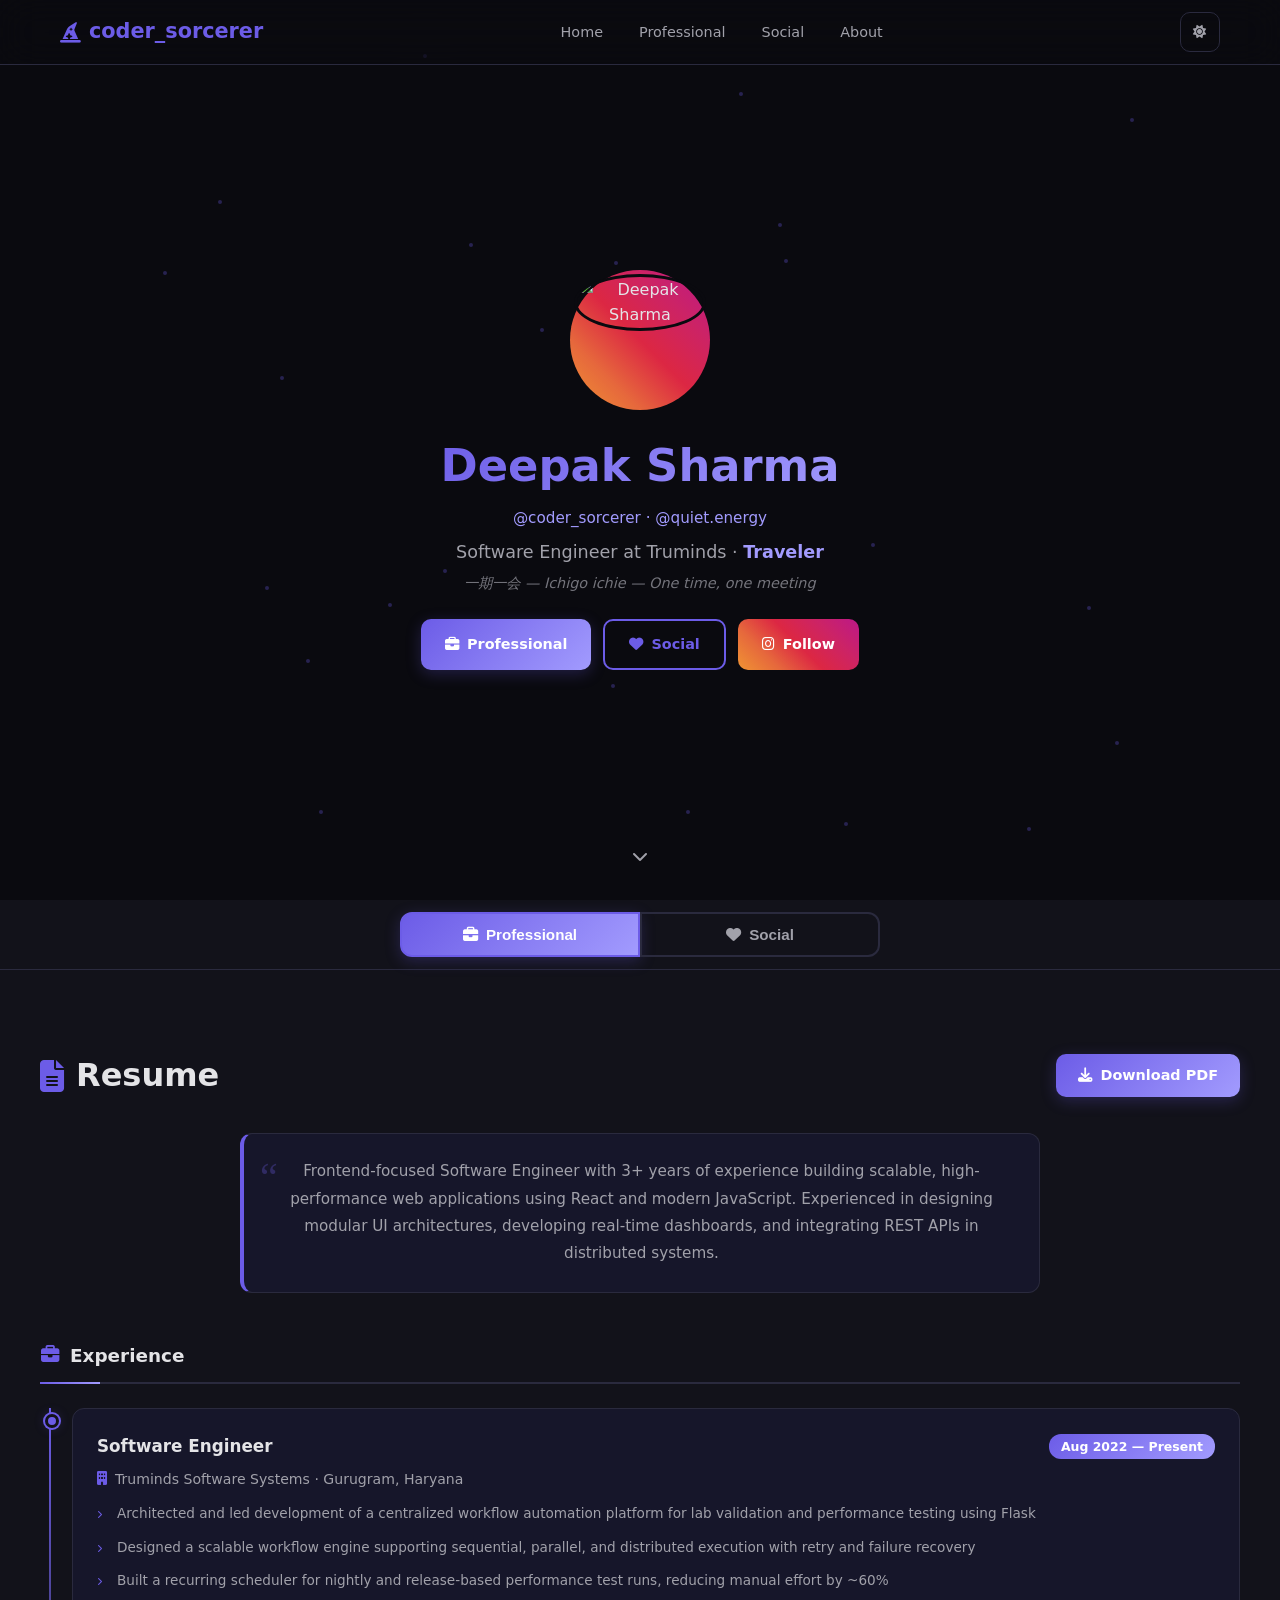
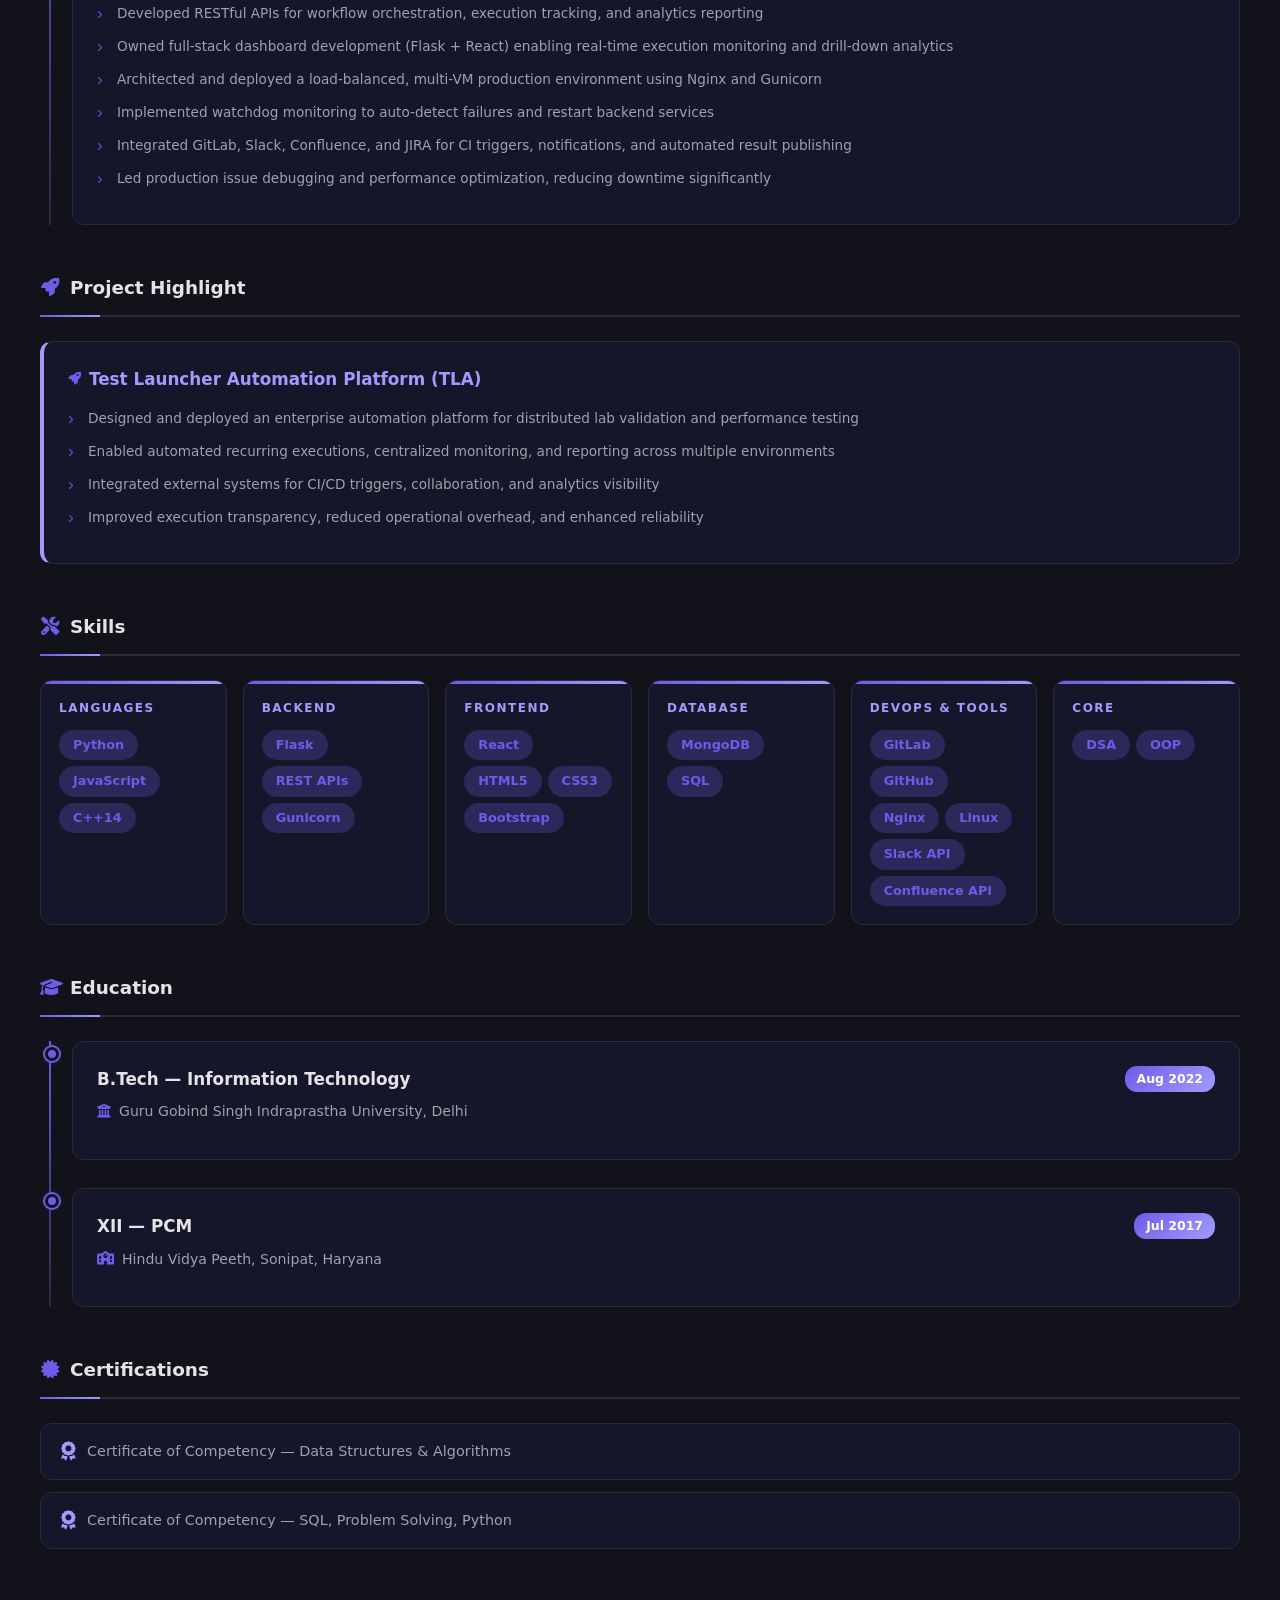
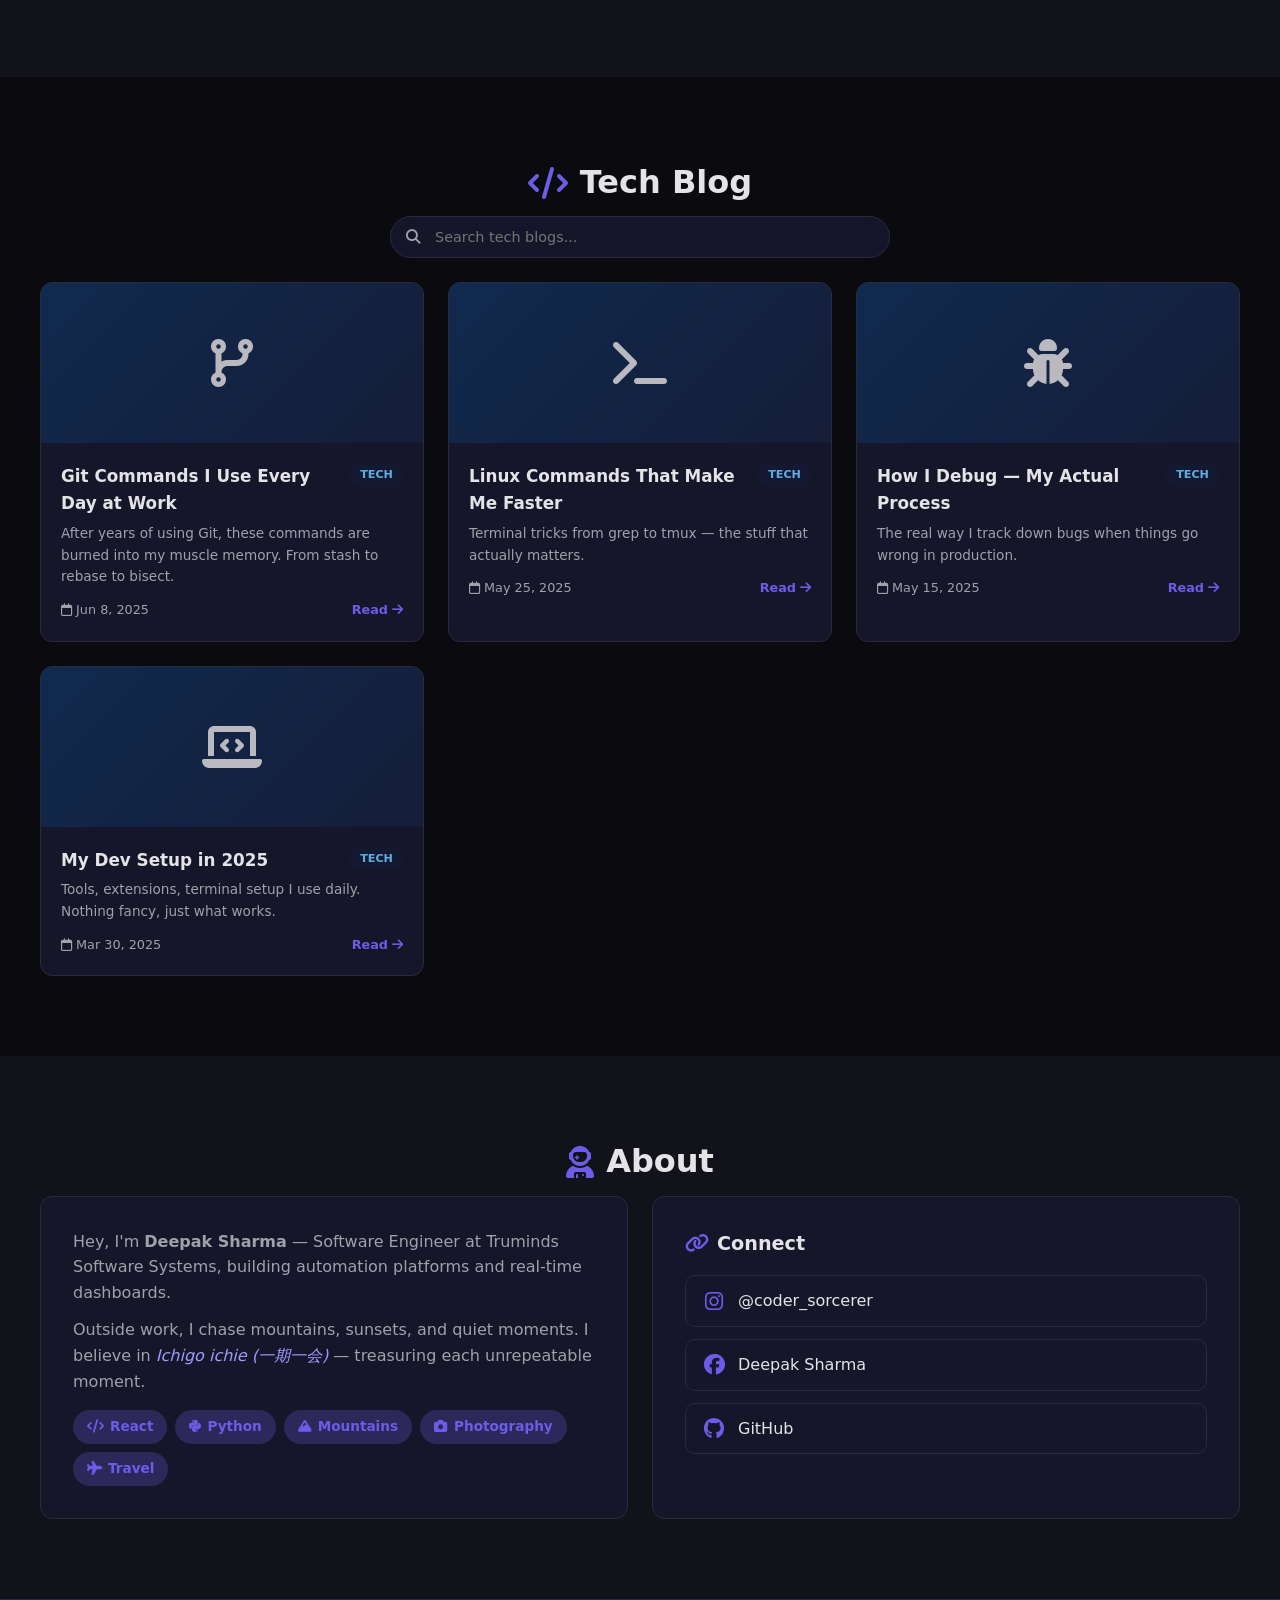
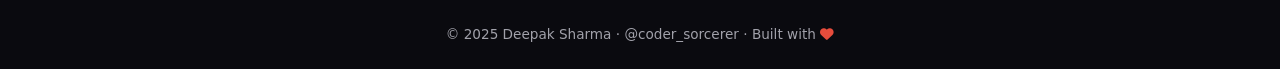
==== commit 47d1c567: "UI Update" ====
--- a/coder-sorcerer-site/index.html
+++ b/coder-sorcerer-site/index.html
@@ -4,8 +4,10 @@
   <meta charset="UTF-8">
   <meta name="viewport" content="width=device-width, initial-scale=1.0">
   <title>Deepak Sharma | @coder_sorcerer</title>
-  <meta name="description" content="Deepak Sharma — SDE-2 at Ericsson, traveler, coder.">
+  <meta name="description" content="Deepak Sharma — Software Engineer, traveler, coder.">
   <link rel="stylesheet" href="css/style.css">
+  <link rel="manifest" href="manifest.json">
+  <meta name="theme-color" content="#6c5ce7">
   <link rel="stylesheet" href="https://cdnjs.cloudflare.com/ajax/libs/font-awesome/6.5.0/css/all.min.css">
 </head>
 <body>
@@ -15,9 +17,8 @@
       <a href="#" class="logo"><i class="fas fa-hat-wizard"></i> coder_sorcerer</a>
       <ul class="nav-links" id="navLinks">
         <li><a href="#home">Home</a></li>
-        <li><a href="#reels">Reels</a></li>
-        <li><a href="#blog">Blog</a></li>
-        <li><a href="#resume">Resume</a></li>
+        <li><a href="#" onclick="App.switchSection('professional');return false;">Professional</a></li>
+        <li><a href="#" onclick="App.switchSection('social');return false;">Social</a></li>
         <li><a href="#about">About</a></li>
       </ul>
       <div class="nav-actions">
@@ -38,198 +39,188 @@
       <p class="hero-handle">@coder_sorcerer · @quiet.energy</p>
       <p class="tagline">Software Engineer at Truminds · <span class="typewriter" id="typewriter"></span></p>
       <p class="hero-bio">一期一会 — Ichigo ichie — One time, one meeting</p>
-
       <div class="hero-cta">
-        <a href="#reels" class="btn btn-primary"><i class="fas fa-play"></i> Watch Reels</a>
-        <a href="#blog" class="btn btn-outline"><i class="fas fa-book-open"></i> Read Blog</a>
+        <a href="#" class="btn btn-primary" onclick="App.switchSection('professional');return false;"><i class="fas fa-briefcase"></i> Professional</a>
+        <a href="#" class="btn btn-outline" onclick="App.switchSection('social');return false;"><i class="fas fa-heart"></i> Social</a>
         <a href="https://instagram.com/coder_sorcerer" target="_blank" class="btn btn-instagram"><i class="fab fa-instagram"></i> Follow</a>
       </div>
     </div>
     <div class="scroll-indicator"><i class="fas fa-chevron-down"></i></div>
   </section>
 
-  <!-- Reels -->
-  <section class="section section-alt" id="reels">
-    <div class="container">
-      <h2 class="section-title"><i class="fab fa-instagram"></i> Reels</h2>
-      <p class="section-sub">Latest from my Instagram</p>
-      <div class="reels-scroll" id="reelsScroll"></div>
-    </div>
-  </section>
-
-  <!-- Blog -->
-  <section class="section" id="blog">
-    <div class="container">
-      <h2 class="section-title"><i class="fas fa-pen-fancy"></i> Blog</h2>
-      <div class="filter-bar" id="blogFilters">
-        <button class="filter-btn active" data-filter="all">All</button>
-        <button class="filter-btn" data-filter="tech">Tech</button>
-        <button class="filter-btn" data-filter="travel">Travel</button>
-        <button class="filter-btn" data-filter="life">Life</button>
-      </div>
-      <div class="blog-grid" id="blogGrid"></div>
-    </div>
-  </section>
-
-  <!-- Blog Modal -->
-  <div class="modal" id="blogModal">
-    <div class="modal-content">
-      <button class="modal-close" id="closeBlogModal"><i class="fas fa-times"></i></button>
-      <div id="blogModalBody"></div>
-    </div>
-  </div>
-
-  <!-- Resume -->
-  <section class="section section-alt" id="resume">
-    <div class="container">
-      <div class="resume-top">
-        <h2 class="section-title"><i class="fas fa-file-alt"></i> Resume</h2>
-        <a href="https://drive.google.com/uc?export=download&id=1PKiw8WfX4Ym3PN2cYlYJnhGnMMQe52_4" class="btn-download" target="_blank"><i class="fas fa-download"></i> Download PDF</a>
-      </div>
-
-      <!-- Summary -->
-      <div class="resume-summary">
-        <p>Frontend-focused Software Engineer with 3+ years of experience building scalable, high-performance web applications using React and modern JavaScript. Experienced in designing modular UI architectures, developing real-time dashboards, and integrating REST APIs in distributed systems.</p>
-      </div>
-
-      <!-- Experience -->
-      <div class="resume-block">
-        <h3 class="resume-heading"><i class="fas fa-briefcase"></i> Experience</h3>
-        <div class="timeline">
-          <div class="timeline-item">
-            <div class="timeline-dot"></div>
-            <div class="timeline-content">
-              <div class="timeline-header">
-                <h4>Software Engineer</h4>
-                <span class="timeline-date">Aug 2022 — Present</span>
+  <!-- Section Switcher -->
+  <div class="section-switcher" id="sectionSwitcher">
+    <button class="switch-btn active" data-section="professional" onclick="App.switchSection('professional')">
+      <i class="fas fa-briefcase"></i> Professional
+    </button>
+    <button class="switch-btn" data-section="social" onclick="App.switchSection('social')">
+      <i class="fas fa-heart"></i> Social
+    </button>
+  </div>
+
+  <!-- ==================== PROFESSIONAL ==================== -->
+  <div id="professionalSection">
+
+    <!-- Resume -->
+    <section class="section section-alt" id="resume">
+      <div class="container">
+        <div class="resume-top">
+          <h2 class="section-title"><i class="fas fa-file-alt"></i> Resume</h2>
+          <a href="https://drive.google.com/uc?export=download&id=1PKiw8WfX4Ym3PN2cYlYJnhGnMMQe52_4" class="btn-download" target="_blank"><i class="fas fa-download"></i> Download PDF</a>
+        </div>
+
+        <div class="resume-summary">
+          <p>Frontend-focused Software Engineer with 3+ years of experience building scalable, high-performance web applications using React and modern JavaScript. Experienced in designing modular UI architectures, developing real-time dashboards, and integrating REST APIs in distributed systems.</p>
+        </div>
+
+        <div class="resume-block">
+          <h3 class="resume-heading"><i class="fas fa-briefcase"></i> Experience</h3>
+          <div class="timeline">
+            <div class="timeline-item">
+              <div class="timeline-dot"></div>
+              <div class="timeline-content">
+                <div class="timeline-header">
+                  <h4>Software Engineer</h4>
+                  <span class="timeline-date">Aug 2022 — Present</span>
+                </div>
+                <p class="timeline-company"><i class="fas fa-building"></i> Truminds Software Systems · Gurugram, Haryana</p>
+                <ul class="timeline-list">
+                  <li>Architected and led development of a centralized workflow automation platform for lab validation and performance testing using Flask</li>
+                  <li>Designed a scalable workflow engine supporting sequential, parallel, and distributed execution with retry and failure recovery</li>
+                  <li>Built a recurring scheduler for nightly and release-based performance test runs, reducing manual effort by ~60%</li>
+                  <li>Developed RESTful APIs for workflow orchestration, execution tracking, and analytics reporting</li>
+                  <li>Owned full-stack dashboard development (Flask + React) enabling real-time execution monitoring and drill-down analytics</li>
+                  <li>Architected and deployed a load-balanced, multi-VM production environment using Nginx and Gunicorn</li>
+                  <li>Implemented watchdog monitoring to auto-detect failures and restart backend services</li>
+                  <li>Integrated GitLab, Slack, Confluence, and JIRA for CI triggers, notifications, and automated result publishing</li>
+                  <li>Led production issue debugging and performance optimization, reducing downtime significantly</li>
+                </ul>
               </div>
-              <p class="timeline-company"><i class="fas fa-building"></i> Truminds Software Systems · Gurugram, Haryana</p>
-              <ul class="timeline-list">
-                <li>Architected and led development of a centralized workflow automation platform for lab validation and performance testing using Flask</li>
-                <li>Designed a scalable workflow engine supporting sequential, parallel, and distributed execution with retry and failure recovery</li>
-                <li>Built a recurring scheduler for nightly and release-based performance test runs, reducing manual effort by ~60%</li>
-                <li>Developed RESTful APIs for workflow orchestration, execution tracking, and analytics reporting</li>
-                <li>Owned full-stack dashboard development (Flask + React) enabling real-time execution monitoring and drill-down analytics</li>
-                <li>Architected and deployed a load-balanced, multi-VM production environment using Nginx and Gunicorn</li>
-                <li>Implemented watchdog monitoring to auto-detect failures and restart backend services</li>
-                <li>Integrated GitLab, Slack, Confluence, and JIRA for CI triggers, notifications, and automated result publishing</li>
-                <li>Led production issue debugging and performance optimization, reducing downtime significantly</li>
-              </ul>
-            </div>
-          </div>
-        </div>
-      </div>
-
-      <!-- Project -->
-      <div class="resume-block">
-        <h3 class="resume-heading"><i class="fas fa-rocket"></i> Project Highlight</h3>
-        <div class="project-card">
-          <h4>Test Launcher Automation Platform (TLA)</h4>
-          <ul class="timeline-list">
-            <li>Designed and deployed an enterprise automation platform for distributed lab validation and performance testing</li>
-            <li>Enabled automated recurring executions, centralized monitoring, and reporting across multiple environments</li>
-            <li>Integrated external systems for CI/CD triggers, collaboration, and analytics visibility</li>
-            <li>Improved execution transparency, reduced operational overhead, and enhanced reliability</li>
-          </ul>
-        </div>
-      </div>
-
-      <!-- Skills -->
-      <div class="resume-block">
-        <h3 class="resume-heading"><i class="fas fa-tools"></i> Skills</h3>
-        <div class="skills-grid">
-          <div class="skill-group">
-            <h5>Languages</h5>
-            <div class="skill-pills">
-              <span>Python</span><span>JavaScript</span><span>C++14</span>
-            </div>
-          </div>
-          <div class="skill-group">
-            <h5>Backend</h5>
-            <div class="skill-pills">
-              <span>Flask</span><span>REST APIs</span><span>Gunicorn</span>
-            </div>
-          </div>
-          <div class="skill-group">
-            <h5>Frontend</h5>
-            <div class="skill-pills">
-              <span>React</span><span>HTML5</span><span>CSS3</span><span>Bootstrap</span>
-            </div>
-          </div>
-          <div class="skill-group">
-            <h5>Database</h5>
-            <div class="skill-pills">
-              <span>MongoDB</span><span>SQL</span>
-            </div>
-          </div>
-          <div class="skill-group">
-            <h5>DevOps & Tools</h5>
-            <div class="skill-pills">
-              <span>GitLab</span><span>GitHub</span><span>Nginx</span><span>Linux</span><span>Slack API</span><span>Confluence API</span>
-            </div>
-          </div>
-          <div class="skill-group">
-            <h5>Core</h5>
-            <div class="skill-pills">
-              <span>DSA</span><span>OOP</span>
-            </div>
-          </div>
-        </div>
-      </div>
-
-      <!-- Education -->
-      <div class="resume-block">
-        <h3 class="resume-heading"><i class="fas fa-graduation-cap"></i> Education</h3>
-        <div class="timeline">
-          <div class="timeline-item">
-            <div class="timeline-dot"></div>
-            <div class="timeline-content">
-              <div class="timeline-header">
-                <h4>B.Tech — Information Technology</h4>
-                <span class="timeline-date">Aug 2022</span>
+            </div>
+          </div>
+        </div>
+
+        <div class="resume-block">
+          <h3 class="resume-heading"><i class="fas fa-rocket"></i> Project Highlight</h3>
+          <div class="project-card">
+            <h4>Test Launcher Automation Platform (TLA)</h4>
+            <ul class="timeline-list">
+              <li>Designed and deployed an enterprise automation platform for distributed lab validation and performance testing</li>
+              <li>Enabled automated recurring executions, centralized monitoring, and reporting across multiple environments</li>
+              <li>Integrated external systems for CI/CD triggers, collaboration, and analytics visibility</li>
+              <li>Improved execution transparency, reduced operational overhead, and enhanced reliability</li>
+            </ul>
+          </div>
+        </div>
+
+        <div class="resume-block">
+          <h3 class="resume-heading"><i class="fas fa-tools"></i> Skills</h3>
+          <div class="skills-grid">
+            <div class="skill-group"><h5>Languages</h5><div class="skill-pills"><span>Python</span><span>JavaScript</span><span>C++14</span></div></div>
+            <div class="skill-group"><h5>Backend</h5><div class="skill-pills"><span>Flask</span><span>REST APIs</span><span>Gunicorn</span></div></div>
+            <div class="skill-group"><h5>Frontend</h5><div class="skill-pills"><span>React</span><span>HTML5</span><span>CSS3</span><span>Bootstrap</span></div></div>
+            <div class="skill-group"><h5>Database</h5><div class="skill-pills"><span>MongoDB</span><span>SQL</span></div></div>
+            <div class="skill-group"><h5>DevOps & Tools</h5><div class="skill-pills"><span>GitLab</span><span>GitHub</span><span>Nginx</span><span>Linux</span><span>Slack API</span><span>Confluence API</span></div></div>
+            <div class="skill-group"><h5>Core</h5><div class="skill-pills"><span>DSA</span><span>OOP</span></div></div>
+          </div>
+        </div>
+
+        <div class="resume-block">
+          <h3 class="resume-heading"><i class="fas fa-graduation-cap"></i> Education</h3>
+          <div class="timeline">
+            <div class="timeline-item">
+              <div class="timeline-dot"></div>
+              <div class="timeline-content">
+                <div class="timeline-header"><h4>B.Tech — Information Technology</h4><span class="timeline-date">Aug 2022</span></div>
+                <p class="timeline-company"><i class="fas fa-university"></i> Guru Gobind Singh Indraprastha University, Delhi</p>
               </div>
-              <p class="timeline-company"><i class="fas fa-university"></i> Guru Gobind Singh Indraprastha University, Delhi</p>
-            </div>
-          </div>
-          <div class="timeline-item">
-            <div class="timeline-dot"></div>
-            <div class="timeline-content">
-              <div class="timeline-header">
-                <h4>XII — PCM</h4>
-                <span class="timeline-date">Jul 2017</span>
+            </div>
+            <div class="timeline-item">
+              <div class="timeline-dot"></div>
+              <div class="timeline-content">
+                <div class="timeline-header"><h4>XII — PCM</h4><span class="timeline-date">Jul 2017</span></div>
+                <p class="timeline-company"><i class="fas fa-school"></i> Hindu Vidya Peeth, Sonipat, Haryana</p>
               </div>
-              <p class="timeline-company"><i class="fas fa-school"></i> Hindu Vidya Peeth, Sonipat, Haryana</p>
-            </div>
-          </div>
-        </div>
-      </div>
-
-      <!-- Certifications -->
-      <div class="resume-block">
-        <h3 class="resume-heading"><i class="fas fa-certificate"></i> Certifications</h3>
-        <div class="cert-list">
-          <div class="cert-item"><i class="fas fa-award"></i> Certificate of Competency — Data Structures & Algorithms</div>
-          <div class="cert-item"><i class="fas fa-award"></i> Certificate of Competency — SQL, Problem Solving, Python</div>
-        </div>
-      </div>
-
-      <!-- Hobbies -->
-      <div class="resume-block">
-        <h3 class="resume-heading"><i class="fas fa-heart"></i> Hobbies</h3>
-        <div class="hobby-pills">
+            </div>
+          </div>
+        </div>
+
+        <div class="resume-block">
+          <h3 class="resume-heading"><i class="fas fa-certificate"></i> Certifications</h3>
+          <div class="cert-list">
+            <div class="cert-item"><i class="fas fa-award"></i> Certificate of Competency — Data Structures & Algorithms</div>
+            <div class="cert-item"><i class="fas fa-award"></i> Certificate of Competency — SQL, Problem Solving, Python</div>
+          </div>
+        </div>
+      </div>
+    </section>
+
+    <!-- Tech Blogs -->
+    <section class="section" id="techBlogs">
+      <div class="container">
+        <h2 class="section-title"><i class="fas fa-code"></i> Tech Blog</h2>
+        <div class="blog-search"><div class="blog-search-wrap"><i class="fas fa-search"></i><input type="text" placeholder="Search tech blogs..." id="techBlogSearch" oninput="App.searchTechBlogs(this.value)"></div></div>
+        <div class="blog-grid" id="techBlogGrid"></div>
+      </div>
+    </section>
+
+  </div>
+
+  <!-- ==================== SOCIAL ==================== -->
+  <div id="socialSection" style="display:none">
+
+    <!-- Reels -->
+    <section class="section section-alt" id="reels">
+      <div class="container">
+        <h2 class="section-title"><i class="fab fa-instagram"></i> Reels</h2>
+        <p class="section-sub">Latest from my Instagram</p>
+        <div class="reels-scroll" id="reelsScroll"></div>
+      </div>
+    </section>
+
+    <!-- Travel & Life Blogs -->
+    <section class="section" id="socialBlogs">
+      <div class="container">
+        <h2 class="section-title"><i class="fas fa-pen-fancy"></i> Travel & Life Journal</h2>
+        <div class="blog-search"><div class="blog-search-wrap"><i class="fas fa-search"></i><input type="text" placeholder="Search travel & life blogs..." id="socialBlogSearch" oninput="App.searchSocialBlogs(this.value)"></div></div>
+        <div class="filter-bar" id="socialBlogFilters">
+          <button class="filter-btn active" data-filter="all">All</button>
+          <button class="filter-btn" data-filter="travel">Travel</button>
+          <button class="filter-btn" data-filter="life">Life</button>
+        </div>
+        <div class="blog-grid" id="socialBlogGrid"></div>
+      </div>
+    </section>
+
+    <!-- Hobbies -->
+    <section class="section section-alt" id="hobbies">
+      <div class="container">
+        <h2 class="section-title"><i class="fas fa-gamepad"></i> Hobbies & Interests</h2>
+        <div class="hobby-pills" style="justify-content:center">
           <span><i class="fas fa-code"></i> Competitive Coding</span>
           <span><i class="fas fa-puzzle-piece"></i> Sudoku</span>
           <span><i class="fas fa-film"></i> Movies</span>
           <span><i class="fas fa-music"></i> Music</span>
           <span><i class="fas fa-utensils"></i> Cooking</span>
           <span><i class="fas fa-mountain"></i> Travel</span>
-        </div>
-      </div>
-    </div>
-  </section>
+          <span><i class="fas fa-camera"></i> Photography</span>
+          <span><i class="fas fa-sun"></i> Sunsets</span>
+        </div>
+      </div>
+    </section>
+
+  </div>
+
+  <!-- Blog Modal -->
+  <div class="modal" id="blogModal">
+    <div class="modal-content">
+      <button class="modal-close" id="closeBlogModal"><i class="fas fa-times"></i></button>
+      <div id="blogModalBody"></div>
+    </div>
+  </div>
 
   <!-- About -->
-  <section class="section" id="about">
+  <section class="section section-alt" id="about">
     <div class="container">
       <h2 class="section-title"><i class="fas fa-user-astronaut"></i> About</h2>
       <div class="about-grid">
@@ -264,6 +255,19 @@
 
   <button class="back-to-top" id="backToTop"><i class="fas fa-arrow-up"></i></button>
 
+  <!-- Easter Egg -->
+  <div class="easter-egg-overlay" id="easterEgg">
+    <div class="easter-egg-box">
+      <div class="wizard">🧙‍♂️</div>
+      <h2>You found the secret!</h2>
+      <p>You're a true sorcerer. Here's a spell: <em>console.log('✨ magic ✨')</em></p>
+      <button class="easter-egg-close" onclick="document.getElementById('easterEgg').classList.remove('active')">Close Portal</button>
+    </div>
+  </div>
+
+  <!-- PWA Install -->
+  <button class="pwa-install" id="pwaInstall"><i class="fas fa-download"></i> Install App</button>
+
   <script src="js/app.js"></script>
 </body>
 </html>
--- a/coder-sorcerer-site/css/style.css
+++ b/coder-sorcerer-site/css/style.css
@@ -31,6 +31,10 @@
 .nav-actions{display:flex;gap:8px}
 .nav-actions button{background:none;border:1px solid var(--border);color:var(--text2);width:40px;height:40px;border-radius:10px;cursor:pointer;transition:all var(--transition);display:flex;align-items:center;justify-content:center}
 .nav-actions button:hover{color:var(--primary);border-color:var(--primary)}
+.theme-toggle{position:relative;overflow:hidden}
+.theme-toggle .theme-icon{transition:transform .5s cubic-bezier(.4,0,.2,1),opacity .3s}
+.theme-toggle .theme-icon.spin-out{transform:rotate(180deg) scale(0);opacity:0}
+.theme-toggle .theme-icon.spin-in{transform:rotate(0) scale(1);opacity:1}
 .hamburger{display:none!important}
 
 /* Hero */
@@ -73,6 +77,14 @@
 .section-sub{text-align:center;color:var(--text2);margin-bottom:36px;font-size:.95rem}
 
 
+/* Section Switcher */
+.section-switcher{position:sticky;top:64px;z-index:100;display:flex;justify-content:center;gap:0;background:var(--bg2);border-bottom:1px solid var(--border);padding:12px 20px}
+.switch-btn{flex:1;max-width:240px;padding:12px 24px;border:2px solid var(--border);background:transparent;color:var(--text2);font-size:.95rem;font-weight:600;cursor:pointer;transition:all var(--transition);display:flex;align-items:center;justify-content:center;gap:8px}
+.switch-btn:first-child{border-radius:12px 0 0 12px}
+.switch-btn:last-child{border-radius:0 12px 12px 0}
+.switch-btn.active{background:var(--gradient);color:#fff;border-color:var(--primary);box-shadow:0 4px 15px var(--primary-glow)}
+.switch-btn:not(.active):hover{border-color:var(--primary);color:var(--primary)}
+
 /* Reels Horizontal Scroll */
 .reels-scroll{display:flex;gap:20px;overflow-x:auto;padding:10px 0 20px;scroll-snap-type:x mandatory}
 .reels-scroll::-webkit-scrollbar{height:6px}
@@ -94,6 +106,14 @@
 .blog-card{background:var(--card);border-radius:var(--radius);overflow:hidden;border:1px solid var(--border);cursor:pointer;transition:all var(--transition);animation:fadeUp .5s ease both}
 .blog-card:hover{transform:translateY(-4px);box-shadow:var(--shadow);border-color:var(--primary)}
 @keyframes fadeUp{from{opacity:0;transform:translateY(20px)}to{opacity:1;transform:translateY(0)}}
+
+/* Scroll Reveal */
+.reveal{opacity:0;transform:translateY(30px);transition:opacity .6s ease,transform .6s ease}
+.reveal.visible{opacity:1;transform:translateY(0)}
+.reveal-left{opacity:0;transform:translateX(-30px);transition:opacity .6s ease,transform .6s ease}
+.reveal-left.visible{opacity:1;transform:translateX(0)}
+.reveal-right{opacity:0;transform:translateX(30px);transition:opacity .6s ease,transform .6s ease}
+.reveal-right.visible{opacity:1;transform:translateX(0)}
 .blog-icon-cover{height:160px;display:flex;align-items:center;justify-content:center;font-size:3rem;color:#fff;opacity:.7}
 .blog-icon-cover.tech{background:linear-gradient(135deg,#0f3460,#16213e)}
 .blog-icon-cover.travel{background:linear-gradient(135deg,#e6683c,#f09433)}
@@ -123,6 +143,34 @@
 .blog-modal-body h2{font-size:1.2rem;margin:20px 0 10px;color:var(--accent)}
 .blog-modal-body ul{margin:8px 0 16px 20px;color:var(--text2)}
 .blog-modal-body ul li{margin-bottom:6px}
+
+/* Share Buttons */
+.blog-share{display:flex;gap:8px;margin-top:24px;padding-top:16px;border-top:1px solid var(--border);flex-wrap:wrap;align-items:center}
+.blog-share span{font-size:.85rem;color:var(--text2);font-weight:600}
+.share-btn{display:inline-flex;align-items:center;gap:6px;padding:8px 16px;border-radius:8px;font-size:.8rem;font-weight:600;text-decoration:none;color:#fff;cursor:pointer;border:none;transition:all var(--transition)}
+.share-btn:hover{transform:translateY(-2px);opacity:.9}
+.share-btn.twitter{background:#1da1f2}
+.share-btn.whatsapp{background:#25d366}
+.share-btn.copy{background:var(--bg3);color:var(--text);border:1px solid var(--border)}
+.share-btn.copy:hover{border-color:var(--primary);color:var(--primary)}
+.share-btn.copy.copied{background:var(--primary);color:#fff;border-color:var(--primary)}
+
+/* Blog Search */
+.blog-search{display:flex;justify-content:center;margin-bottom:24px}
+.blog-search input{width:100%;max-width:500px;padding:12px 20px 12px 44px;border:1px solid var(--border);border-radius:24px;background:var(--card);color:var(--text);font-size:.9rem;font-family:var(--font);transition:border var(--transition)}
+.blog-search input:focus{outline:none;border-color:var(--primary);box-shadow:0 0 0 3px var(--primary-glow)}
+.blog-search-wrap{position:relative;width:100%;max-width:500px}
+.blog-search-wrap i{position:absolute;left:16px;top:50%;transform:translateY(-50%);color:var(--text2);font-size:.9rem}
+
+/* Easter Egg */
+.easter-egg-overlay{position:fixed;inset:0;z-index:9999;display:none;align-items:center;justify-content:center;background:#000e;backdrop-filter:blur(10px)}
+.easter-egg-overlay.active{display:flex}
+.easter-egg-box{text-align:center;animation:fadeUp .5s ease;padding:40px}
+.easter-egg-box .wizard{font-size:6rem;margin-bottom:16px;animation:wizardFloat 2s ease-in-out infinite}
+@keyframes wizardFloat{0%,100%{transform:translateY(0) rotate(0)}50%{transform:translateY(-20px) rotate(10deg)}}
+.easter-egg-box h2{font-size:1.5rem;color:#fff;margin-bottom:8px}
+.easter-egg-box p{color:#fff9;font-size:.95rem;margin-bottom:20px}
+.easter-egg-close{padding:10px 24px;border-radius:10px;background:var(--gradient);color:#fff;border:none;cursor:pointer;font-weight:600;font-size:.9rem}
 
 /* About */
 .about-grid{display:grid;grid-template-columns:repeat(auto-fit,minmax(300px,1fr));gap:24px}
@@ -203,6 +251,11 @@
 .back-to-top.visible{display:flex}
 .back-to-top:hover{transform:translateY(-3px)}
 
+/* PWA Install */
+.pwa-install{position:fixed;bottom:80px;right:24px;z-index:100;display:none;padding:12px 20px;border-radius:12px;background:var(--gradient);color:#fff;border:none;cursor:pointer;font-weight:600;font-size:.85rem;align-items:center;gap:8px;box-shadow:0 4px 20px var(--primary-glow);animation:fadeUp .3s ease}
+.pwa-install.show{display:flex}
+.pwa-install:hover{transform:translateY(-2px)}
+
 @media(max-width:768px){
   .hamburger{display:flex!important}
   .nav-links{position:fixed;top:64px;left:0;right:0;background:var(--bg2);flex-direction:column;padding:16px;border-bottom:1px solid var(--border);display:none;gap:4px}
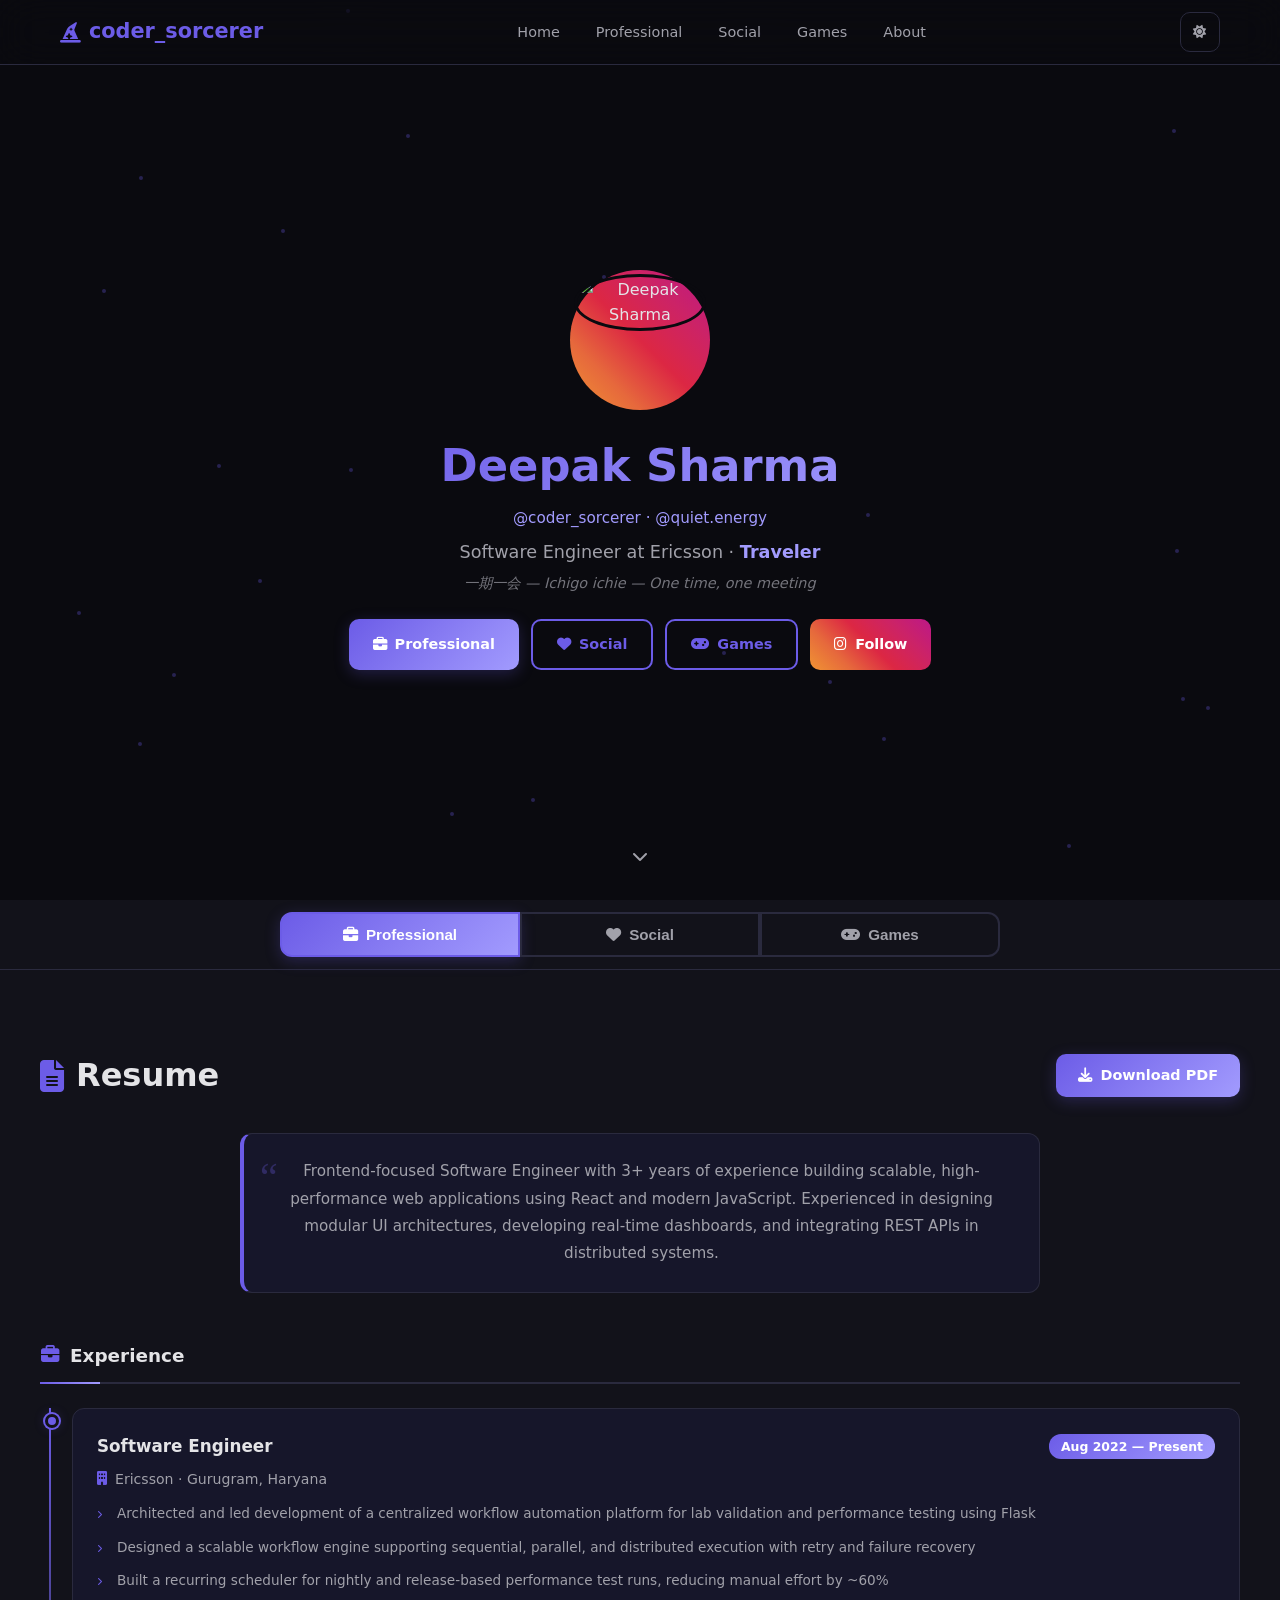
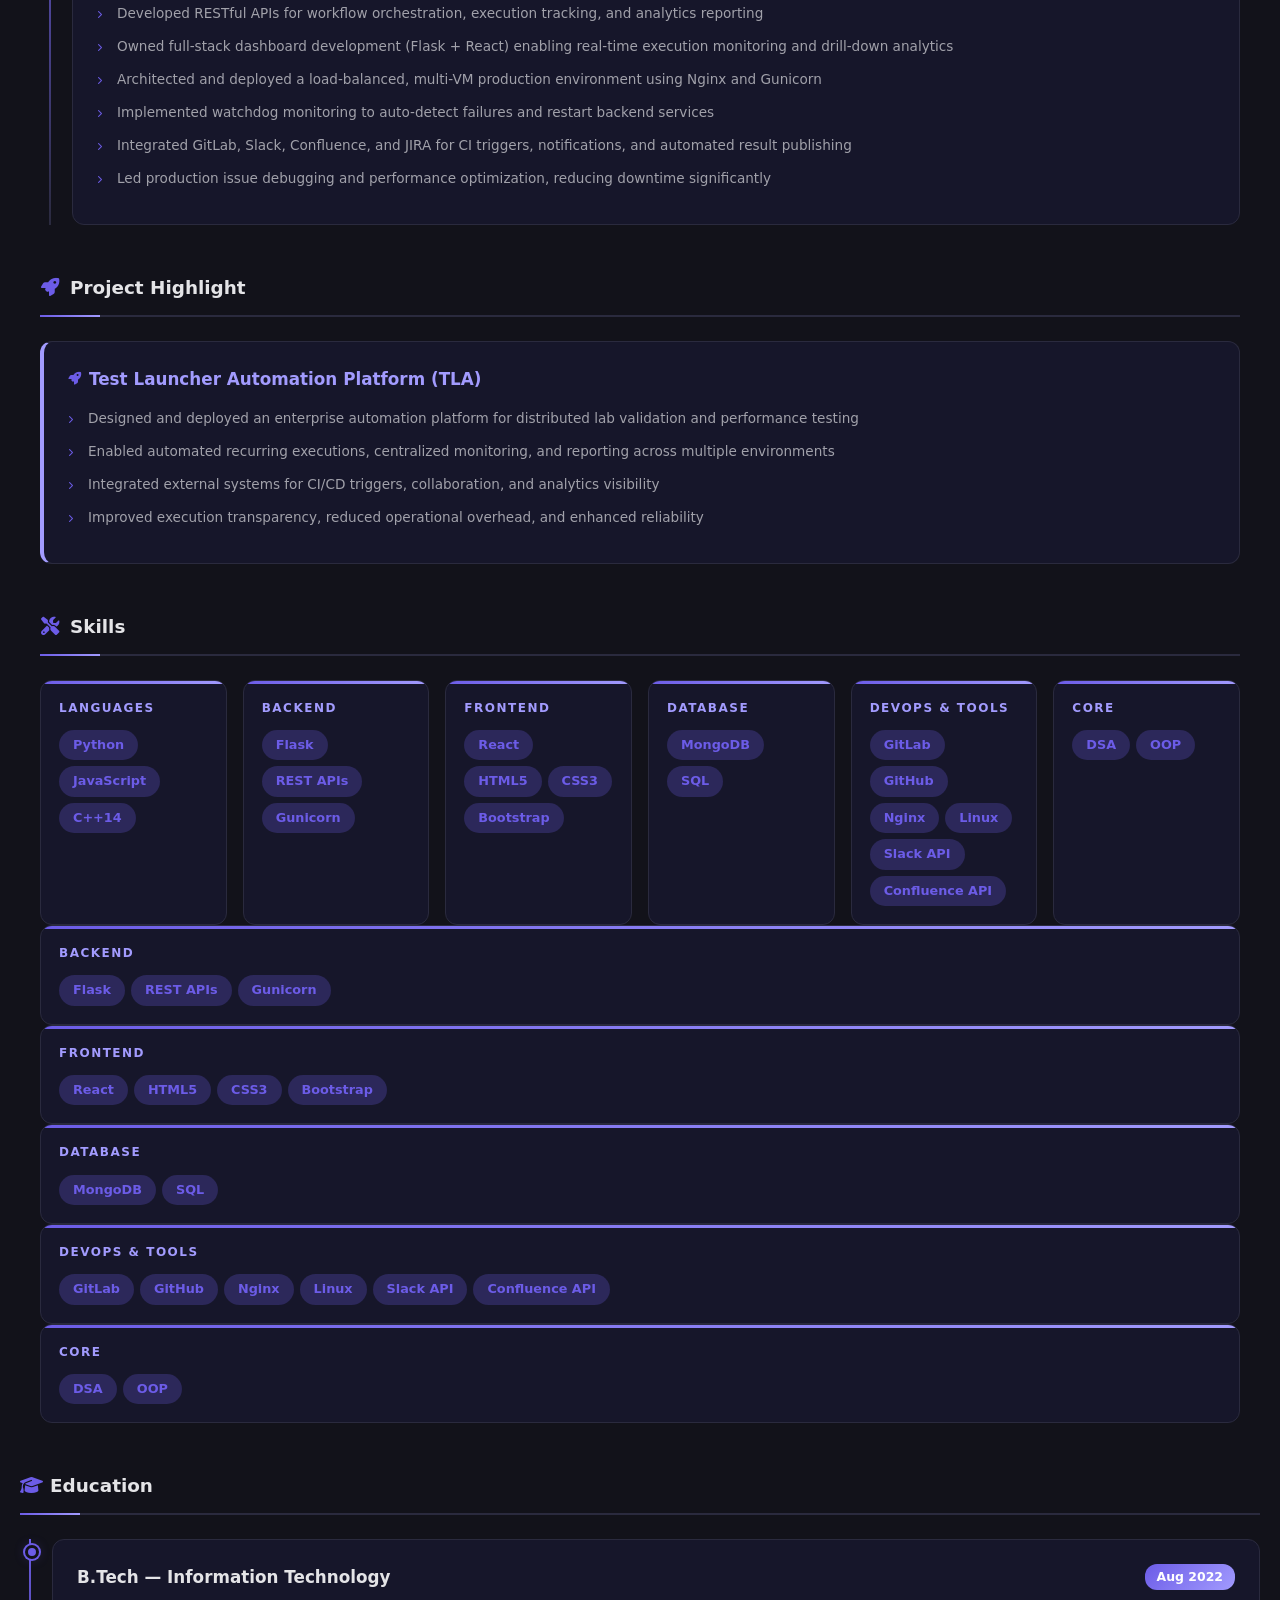
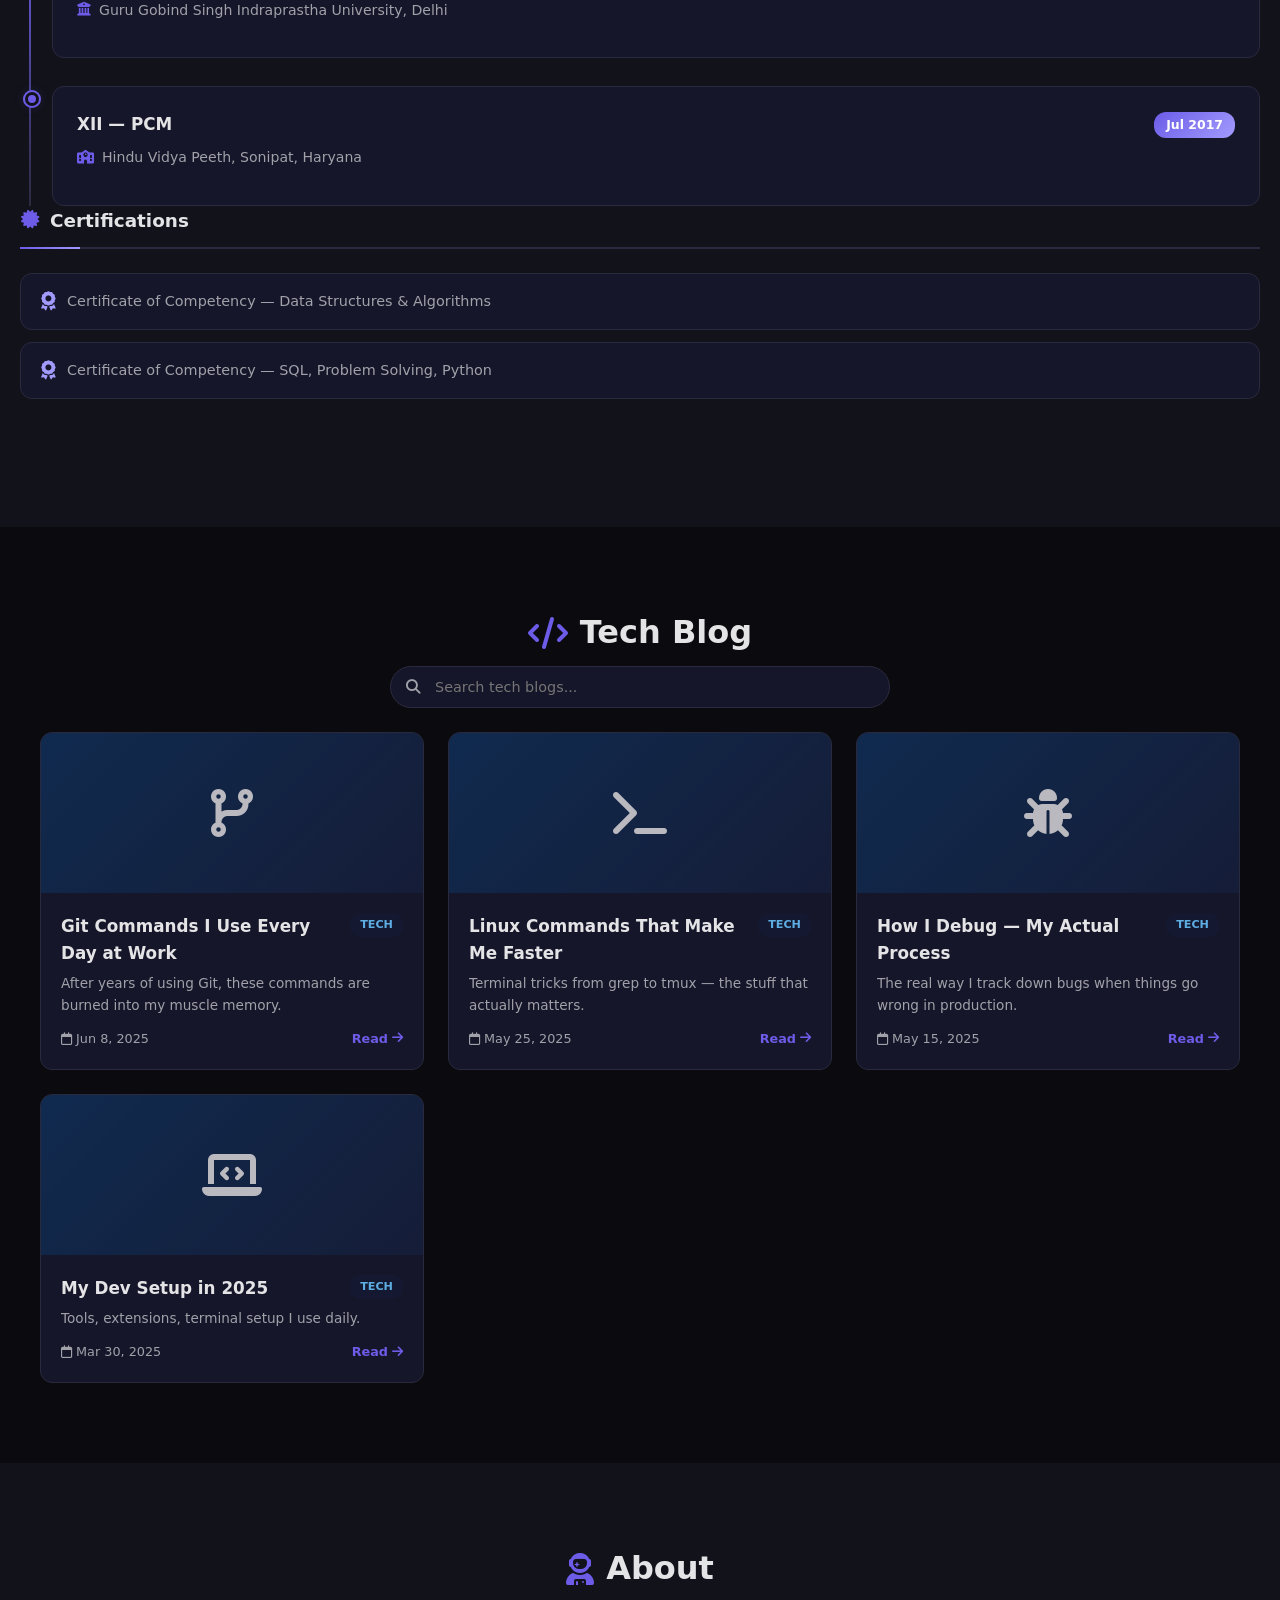
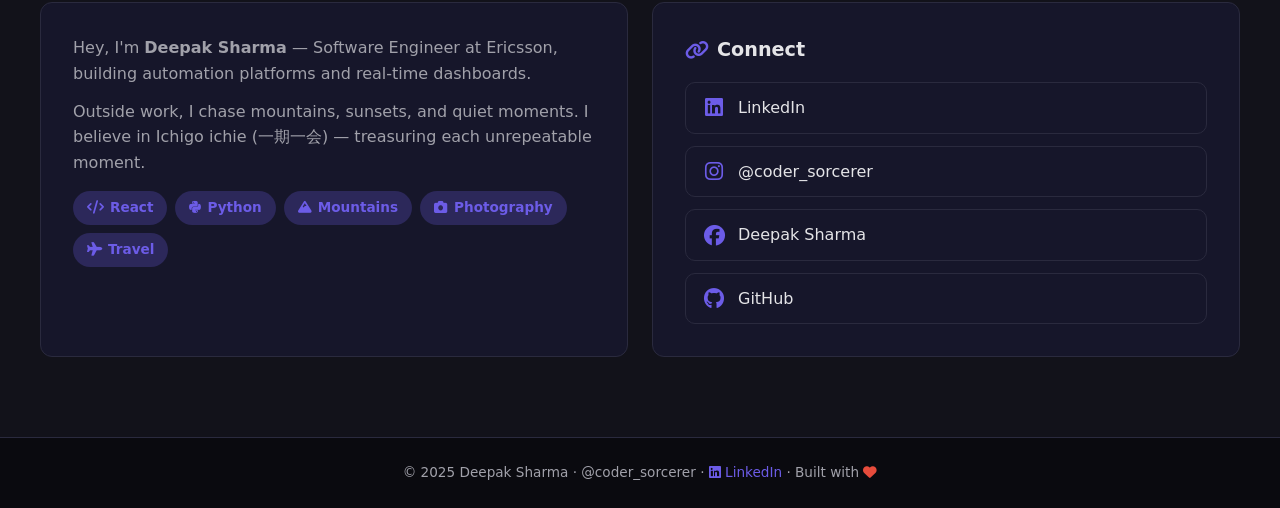
==== commit f845507e: "update UI changes" ====
--- a/coder-sorcerer-site/index.html
+++ b/coder-sorcerer-site/index.html
@@ -19,6 +19,7 @@
         <li><a href="#home">Home</a></li>
         <li><a href="#" onclick="App.switchSection('professional');return false;">Professional</a></li>
         <li><a href="#" onclick="App.switchSection('social');return false;">Social</a></li>
+        <li><a href="#" onclick="App.switchSection('games');return false;">Games</a></li>
         <li><a href="#about">About</a></li>
       </ul>
       <div class="nav-actions">
@@ -37,11 +38,12 @@
       </div>
       <h1 class="glitch">Deepak Sharma</h1>
       <p class="hero-handle">@coder_sorcerer · @quiet.energy</p>
-      <p class="tagline">Software Engineer at Truminds · <span class="typewriter" id="typewriter"></span></p>
+      <p class="tagline"><span data-role>Software Engineer at Ericsson</span> · <span class="typewriter" id="typewriter"></span></p>
       <p class="hero-bio">一期一会 — Ichigo ichie — One time, one meeting</p>
       <div class="hero-cta">
         <a href="#" class="btn btn-primary" onclick="App.switchSection('professional');return false;"><i class="fas fa-briefcase"></i> Professional</a>
         <a href="#" class="btn btn-outline" onclick="App.switchSection('social');return false;"><i class="fas fa-heart"></i> Social</a>
+        <a href="#" class="btn btn-outline" onclick="App.switchSection('games');return false;"><i class="fas fa-gamepad"></i> Games</a>
         <a href="https://instagram.com/coder_sorcerer" target="_blank" class="btn btn-instagram"><i class="fab fa-instagram"></i> Follow</a>
       </div>
     </div>
@@ -56,6 +58,9 @@
     <button class="switch-btn" data-section="social" onclick="App.switchSection('social')">
       <i class="fas fa-heart"></i> Social
     </button>
+    <button class="switch-btn" data-section="games" onclick="App.switchSection('games')">
+      <i class="fas fa-gamepad"></i> Games
+    </button>
   </div>
 
   <!-- ==================== PROFESSIONAL ==================== -->
@@ -66,38 +71,14 @@
       <div class="container">
         <div class="resume-top">
           <h2 class="section-title"><i class="fas fa-file-alt"></i> Resume</h2>
-          <a href="https://drive.google.com/uc?export=download&id=1PKiw8WfX4Ym3PN2cYlYJnhGnMMQe52_4" class="btn-download" target="_blank"><i class="fas fa-download"></i> Download PDF</a>
-        </div>
-
-        <div class="resume-summary">
-          <p>Frontend-focused Software Engineer with 3+ years of experience building scalable, high-performance web applications using React and modern JavaScript. Experienced in designing modular UI architectures, developing real-time dashboards, and integrating REST APIs in distributed systems.</p>
-        </div>
+          <a href="https://drive.google.com/uc?export=download&id=1PKiw8WfX4Ym3PN2cYlYJnhGnMMQe52_4" class="btn-download" target="_blank" data-resume-pdf><i class="fas fa-download"></i> Download PDF</a>
+        </div>
+
+        <div class="resume-summary" id="resumeSummary"><p></p></div>
 
         <div class="resume-block">
           <h3 class="resume-heading"><i class="fas fa-briefcase"></i> Experience</h3>
-          <div class="timeline">
-            <div class="timeline-item">
-              <div class="timeline-dot"></div>
-              <div class="timeline-content">
-                <div class="timeline-header">
-                  <h4>Software Engineer</h4>
-                  <span class="timeline-date">Aug 2022 — Present</span>
-                </div>
-                <p class="timeline-company"><i class="fas fa-building"></i> Truminds Software Systems · Gurugram, Haryana</p>
-                <ul class="timeline-list">
-                  <li>Architected and led development of a centralized workflow automation platform for lab validation and performance testing using Flask</li>
-                  <li>Designed a scalable workflow engine supporting sequential, parallel, and distributed execution with retry and failure recovery</li>
-                  <li>Built a recurring scheduler for nightly and release-based performance test runs, reducing manual effort by ~60%</li>
-                  <li>Developed RESTful APIs for workflow orchestration, execution tracking, and analytics reporting</li>
-                  <li>Owned full-stack dashboard development (Flask + React) enabling real-time execution monitoring and drill-down analytics</li>
-                  <li>Architected and deployed a load-balanced, multi-VM production environment using Nginx and Gunicorn</li>
-                  <li>Implemented watchdog monitoring to auto-detect failures and restart backend services</li>
-                  <li>Integrated GitLab, Slack, Confluence, and JIRA for CI triggers, notifications, and automated result publishing</li>
-                  <li>Led production issue debugging and performance optimization, reducing downtime significantly</li>
-                </ul>
-              </div>
-            </div>
-          </div>
+          <div class="timeline" id="experienceTimeline"></div>
         </div>
 
         <div class="resume-block">
@@ -115,8 +96,7 @@
 
         <div class="resume-block">
           <h3 class="resume-heading"><i class="fas fa-tools"></i> Skills</h3>
-          <div class="skills-grid">
-            <div class="skill-group"><h5>Languages</h5><div class="skill-pills"><span>Python</span><span>JavaScript</span><span>C++14</span></div></div>
+          <div class="skills-grid" id="skillsGrid"></div>
             <div class="skill-group"><h5>Backend</h5><div class="skill-pills"><span>Flask</span><span>REST APIs</span><span>Gunicorn</span></div></div>
             <div class="skill-group"><h5>Frontend</h5><div class="skill-pills"><span>React</span><span>HTML5</span><span>CSS3</span><span>Bootstrap</span></div></div>
             <div class="skill-group"><h5>Database</h5><div class="skill-pills"><span>MongoDB</span><span>SQL</span></div></div>
@@ -127,30 +107,11 @@
 
         <div class="resume-block">
           <h3 class="resume-heading"><i class="fas fa-graduation-cap"></i> Education</h3>
-          <div class="timeline">
-            <div class="timeline-item">
-              <div class="timeline-dot"></div>
-              <div class="timeline-content">
-                <div class="timeline-header"><h4>B.Tech — Information Technology</h4><span class="timeline-date">Aug 2022</span></div>
-                <p class="timeline-company"><i class="fas fa-university"></i> Guru Gobind Singh Indraprastha University, Delhi</p>
-              </div>
-            </div>
-            <div class="timeline-item">
-              <div class="timeline-dot"></div>
-              <div class="timeline-content">
-                <div class="timeline-header"><h4>XII — PCM</h4><span class="timeline-date">Jul 2017</span></div>
-                <p class="timeline-company"><i class="fas fa-school"></i> Hindu Vidya Peeth, Sonipat, Haryana</p>
-              </div>
-            </div>
-          </div>
-        </div>
+          <div class="timeline" id="educationTimeline"></div>
 
         <div class="resume-block">
           <h3 class="resume-heading"><i class="fas fa-certificate"></i> Certifications</h3>
-          <div class="cert-list">
-            <div class="cert-item"><i class="fas fa-award"></i> Certificate of Competency — Data Structures & Algorithms</div>
-            <div class="cert-item"><i class="fas fa-award"></i> Certificate of Competency — SQL, Problem Solving, Python</div>
-          </div>
+          <div class="cert-list" id="certList"></div>
         </div>
       </div>
     </section>
@@ -168,6 +129,15 @@
 
   <!-- ==================== SOCIAL ==================== -->
   <div id="socialSection" style="display:none">
+
+    <!-- YouTube -->
+    <section class="section" id="youtube">
+      <div class="container">
+        <h2 class="section-title"><i class="fab fa-youtube"></i> Lost & Living</h2>
+        <p class="section-sub">My YouTube Shorts playlist · <a href="https://youtube.com/playlist?list=PL2b201679MJfyEoLYXvSxzpf3Ocp9z57k" target="_blank" style="color:var(--primary)">View on YouTube</a></p>
+        <div class="reels-scroll" id="ytScroll"></div>
+      </div>
+    </section>
 
     <!-- Reels -->
     <section class="section section-alt" id="reels">
@@ -195,16 +165,51 @@
     <!-- Hobbies -->
     <section class="section section-alt" id="hobbies">
       <div class="container">
-        <h2 class="section-title"><i class="fas fa-gamepad"></i> Hobbies & Interests</h2>
-        <div class="hobby-pills" style="justify-content:center">
-          <span><i class="fas fa-code"></i> Competitive Coding</span>
-          <span><i class="fas fa-puzzle-piece"></i> Sudoku</span>
-          <span><i class="fas fa-film"></i> Movies</span>
-          <span><i class="fas fa-music"></i> Music</span>
-          <span><i class="fas fa-utensils"></i> Cooking</span>
-          <span><i class="fas fa-mountain"></i> Travel</span>
-          <span><i class="fas fa-camera"></i> Photography</span>
-          <span><i class="fas fa-sun"></i> Sunsets</span>
+        <h2 class="section-title"><i class="fas fa-heart"></i> Hobbies & Interests</h2>
+        <div class="hobby-pills" style="justify-content:center" id="hobbyPills"></div>
+      </div>
+    </section>
+
+  </div>
+
+  <!-- ==================== GAMES ==================== -->
+  <div id="gamesSection" style="display:none">
+
+    <!-- Games -->
+    <section class="section" id="games">
+      <div class="container">
+        <h2 class="section-title"><i class="fas fa-gamepad"></i> Mini Games</h2>
+        <p class="section-sub">Take a break — play something</p>
+        <div class="games-grid">
+
+          <!-- Snake -->
+          <div class="game-card">
+            <div class="game-header"><i class="fas fa-snake"></i><h3>🐍 Snake</h3><span class="game-score" id="snakeScore">Score: 0</span></div>
+            <canvas id="snakeCanvas" width="300" height="300"></canvas>
+            <div class="game-controls">
+              <button onclick="Games.snake.start()"><i class="fas fa-play"></i> Play</button>
+              <div class="mobile-dpad">
+                <button onclick="Games.snake.dir(0,-1)"><i class="fas fa-chevron-up"></i></button>
+                <div><button onclick="Games.snake.dir(-1,0)"><i class="fas fa-chevron-left"></i></button><button onclick="Games.snake.dir(1,0)"><i class="fas fa-chevron-right"></i></button></div>
+                <button onclick="Games.snake.dir(0,1)"><i class="fas fa-chevron-down"></i></button>
+              </div>
+            </div>
+          </div>
+
+          <!-- Tic Tac Toe -->
+          <div class="game-card">
+            <div class="game-header"><h3>❌⭕ Tic Tac Toe</h3><span class="game-score" id="tttStatus">Your turn (X)</span></div>
+            <div class="ttt-board" id="tttBoard"></div>
+            <div class="game-controls"><button onclick="Games.ttt.reset()"><i class="fas fa-redo"></i> Reset</button></div>
+          </div>
+
+          <!-- Memory -->
+          <div class="game-card">
+            <div class="game-header"><h3>🧠 Memory</h3><span class="game-score" id="memScore">Moves: 0</span></div>
+            <div class="memory-board" id="memBoard"></div>
+            <div class="game-controls"><button onclick="Games.memory.reset()"><i class="fas fa-redo"></i> Reset</button></div>
+          </div>
+
         </div>
       </div>
     </section>
@@ -226,8 +231,8 @@
       <div class="about-grid">
         <div class="about-card">
           <div class="about-text">
-            <p>Hey, I'm <strong>Deepak Sharma</strong> — Software Engineer at Truminds Software Systems, building automation platforms and real-time dashboards.</p>
-            <p>Outside work, I chase mountains, sunsets, and quiet moments. I believe in <em>Ichigo ichie (一期一会)</em> — treasuring each unrepeatable moment.</p>
+            <p id="aboutLine1"></p>
+            <p id="aboutLine2"></p>
             <div class="skills">
               <span class="skill-tag"><i class="fas fa-code"></i> React</span>
               <span class="skill-tag"><i class="fab fa-python"></i> Python</span>
@@ -240,6 +245,7 @@
         <div class="about-card">
           <h3><i class="fas fa-link"></i> Connect</h3>
           <div class="connect-links">
+            <a href="https://www.linkedin.com/in/deepak-sharma-69b376172/" target="_blank" class="connect-link" data-linkedin><i class="fab fa-linkedin"></i> LinkedIn</a>
             <a href="https://instagram.com/coder_sorcerer" target="_blank" class="connect-link"><i class="fab fa-instagram"></i> @coder_sorcerer</a>
             <a href="https://www.facebook.com/profile.php?id=100094766882458" target="_blank" class="connect-link"><i class="fab fa-facebook"></i> Deepak Sharma</a>
             <a href="https://github.com/coder-sorcerer" target="_blank" class="connect-link"><i class="fab fa-github"></i> GitHub</a>
@@ -250,7 +256,7 @@
   </section>
 
   <footer class="footer">
-    <p>&copy; 2025 Deepak Sharma · @coder_sorcerer · Built with <i class="fas fa-heart"></i></p>
+    <p>&copy; 2025 <span data-name>Deepak Sharma</span> · @coder_sorcerer · <a href="https://www.linkedin.com/in/deepak-sharma-69b376172/" target="_blank" style="color:var(--primary);text-decoration:none" data-linkedin><i class="fab fa-linkedin"></i> LinkedIn</a> · Built with <i class="fas fa-heart"></i></p>
   </footer>
 
   <button class="back-to-top" id="backToTop"><i class="fas fa-arrow-up"></i></button>
@@ -268,6 +274,8 @@
   <!-- PWA Install -->
   <button class="pwa-install" id="pwaInstall"><i class="fas fa-download"></i> Install App</button>
 
+  <script src="js/config.js"></script>
   <script src="js/app.js"></script>
+  <script src="js/games.js"></script>
 </body>
 </html>
--- a/coder-sorcerer-site/css/style.css
+++ b/coder-sorcerer-site/css/style.css
@@ -256,6 +256,38 @@
 .pwa-install.show{display:flex}
 .pwa-install:hover{transform:translateY(-2px)}
 
+/* Games */
+.games-grid{display:grid;grid-template-columns:repeat(auto-fit,minmax(320px,1fr));gap:24px}
+.game-card{background:var(--card);border:1px solid var(--border);border-radius:var(--radius);padding:24px;text-align:center;transition:all var(--transition)}
+.game-card:hover{border-color:var(--primary);box-shadow:var(--shadow)}
+.game-header{display:flex;justify-content:space-between;align-items:center;margin-bottom:16px;flex-wrap:wrap;gap:8px}
+.game-header h3{font-size:1.1rem;margin:0}
+.game-score{font-size:.8rem;color:var(--accent);font-weight:600;background:var(--primary-glow);padding:4px 12px;border-radius:12px}
+.game-controls{display:flex;justify-content:center;gap:8px;margin-top:16px;flex-wrap:wrap}
+.game-controls button{padding:8px 20px;border:1px solid var(--border);background:var(--bg3);color:var(--text);border-radius:8px;cursor:pointer;font-size:.85rem;font-weight:600;transition:all var(--transition);display:flex;align-items:center;gap:6px}
+.game-controls button:hover{border-color:var(--primary);color:var(--primary)}
+.mobile-dpad{display:flex;flex-direction:column;align-items:center;gap:2px}
+.mobile-dpad div{display:flex;gap:2px}
+.mobile-dpad button{padding:8px 14px;min-width:auto}
+
+/* Snake */
+#snakeCanvas{background:var(--bg3);border-radius:8px;display:block;margin:0 auto;max-width:100%;border:1px solid var(--border)}
+
+/* Tic Tac Toe */
+.ttt-board{display:grid;grid-template-columns:repeat(3,1fr);gap:6px;max-width:240px;margin:0 auto}
+.ttt-cell{aspect-ratio:1;background:var(--bg3);border:1px solid var(--border);border-radius:8px;display:flex;align-items:center;justify-content:center;font-size:2rem;font-weight:800;cursor:pointer;transition:all var(--transition);color:var(--text)}
+.ttt-cell:hover{border-color:var(--primary);background:var(--primary-glow)}
+.ttt-cell.x{color:#e74c3c}
+.ttt-cell.o{color:var(--primary)}
+.ttt-cell.win{background:var(--primary-glow);border-color:var(--primary);animation:pulse .5s}
+
+/* Memory */
+.memory-board{display:grid;grid-template-columns:repeat(4,1fr);gap:8px;max-width:300px;margin:0 auto}
+.mem-card{aspect-ratio:1;background:var(--gradient);border-radius:8px;display:flex;align-items:center;justify-content:center;font-size:1.6rem;cursor:pointer;transition:all .3s;border:2px solid transparent;user-select:none}
+.mem-card.flipped,.mem-card.matched{background:var(--bg3);border-color:var(--primary)}
+.mem-card.matched{opacity:.6;cursor:default}
+.mem-card:not(.flipped):not(.matched):hover{transform:scale(1.05);border-color:var(--accent)}
+
 @media(max-width:768px){
   .hamburger{display:flex!important}
   .nav-links{position:fixed;top:64px;left:0;right:0;background:var(--bg2);flex-direction:column;padding:16px;border-bottom:1px solid var(--border);display:none;gap:4px}
